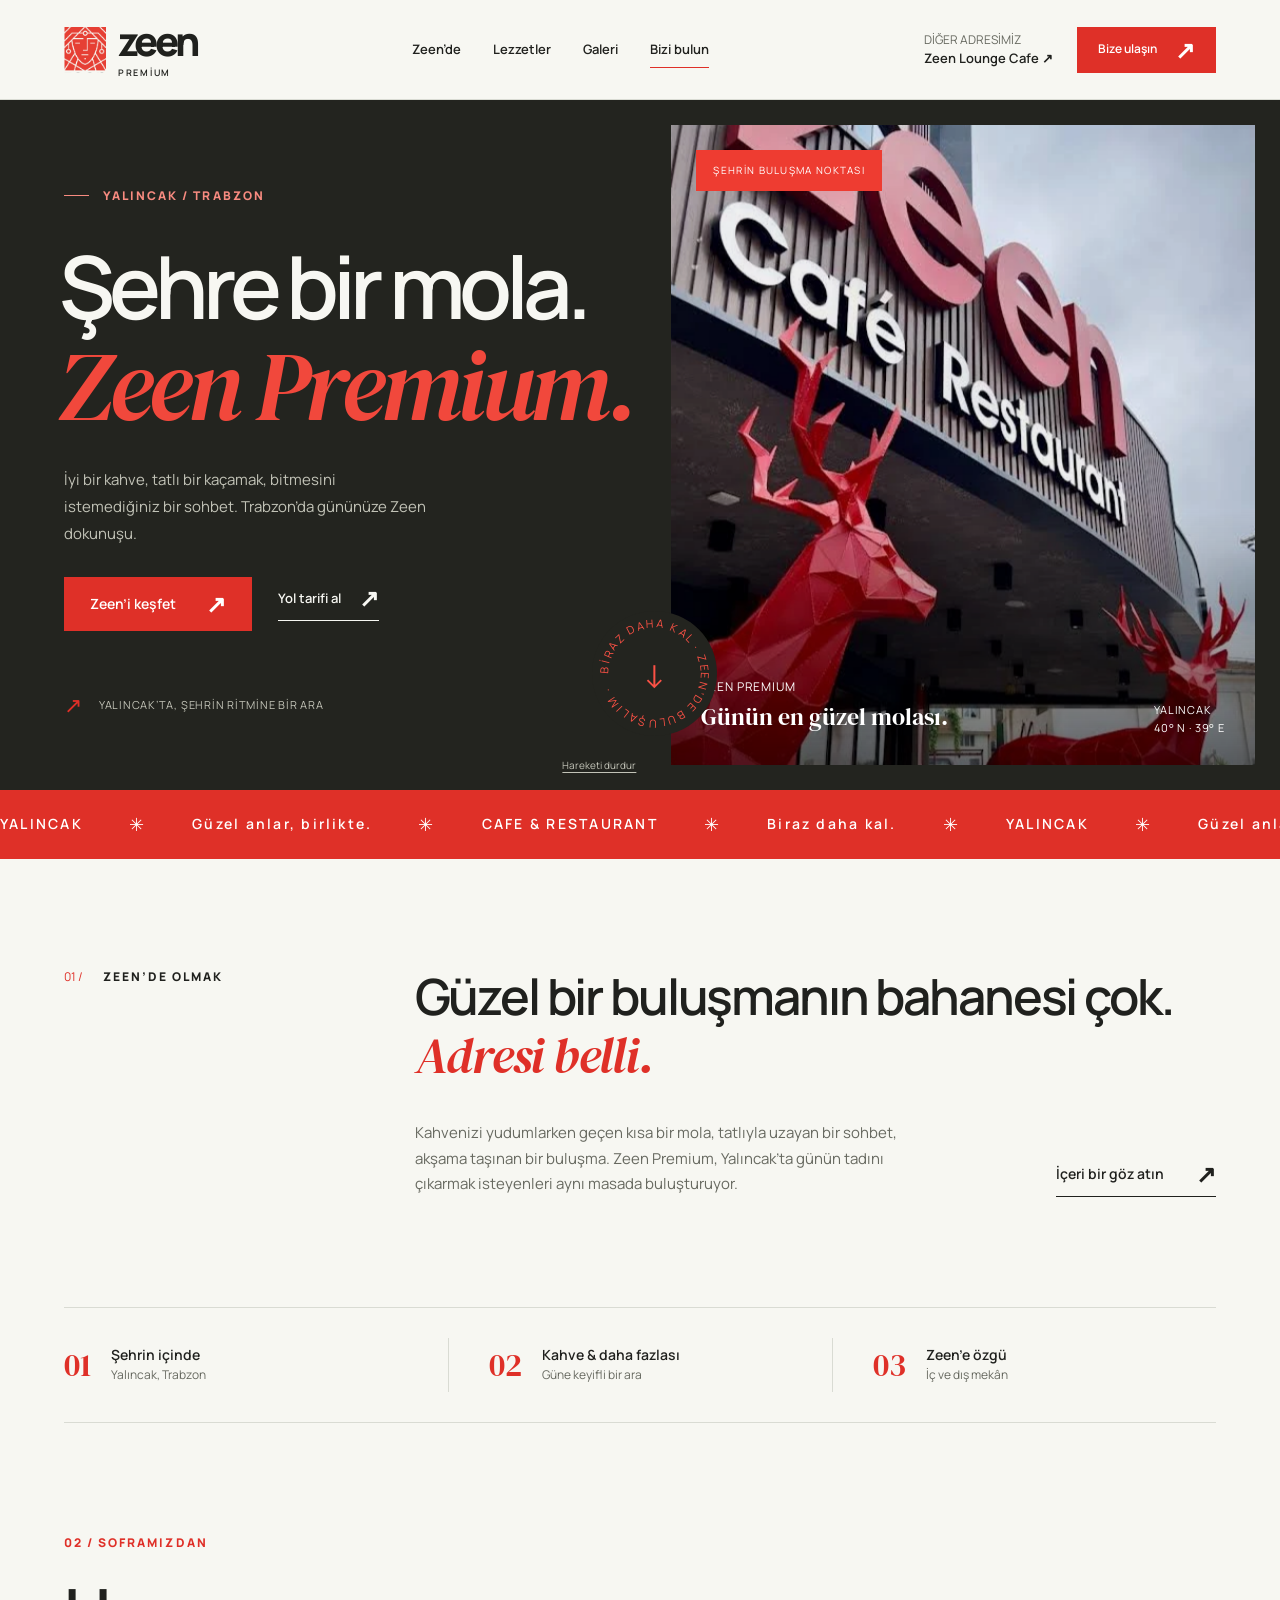
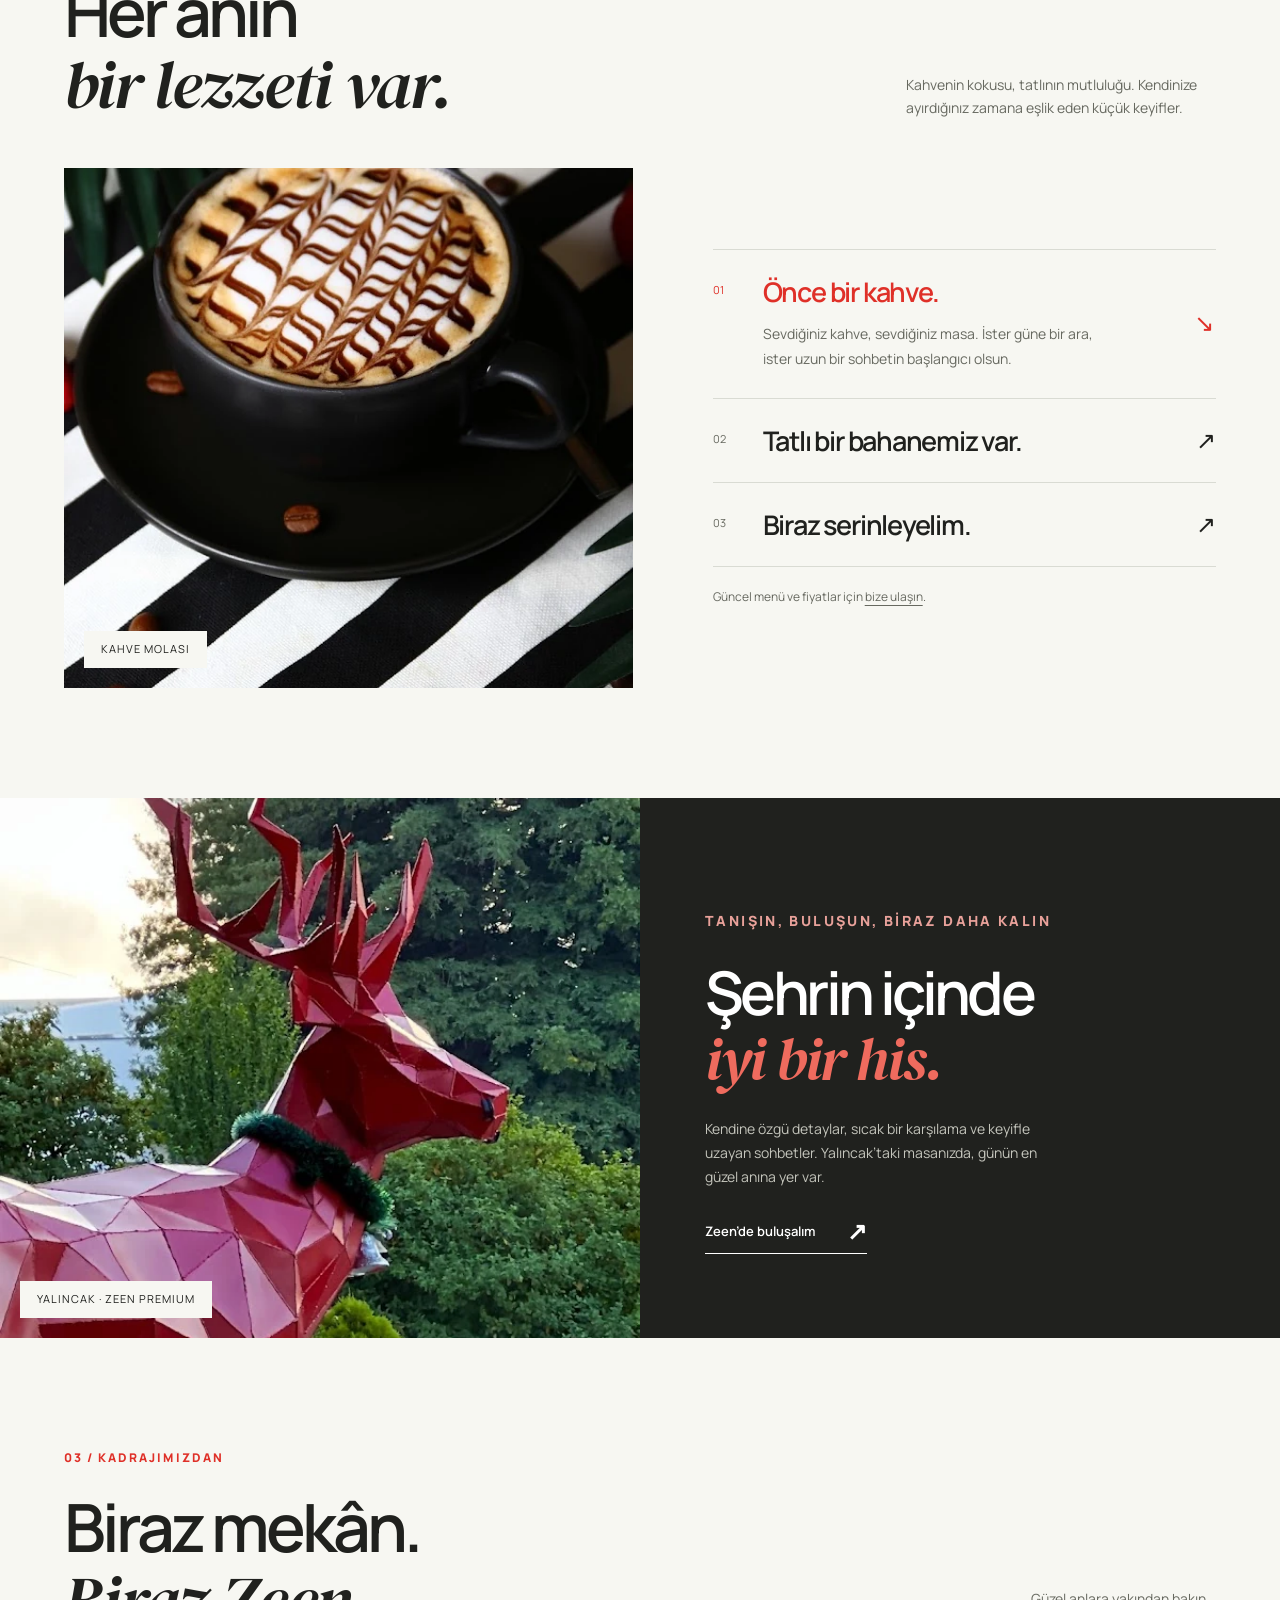
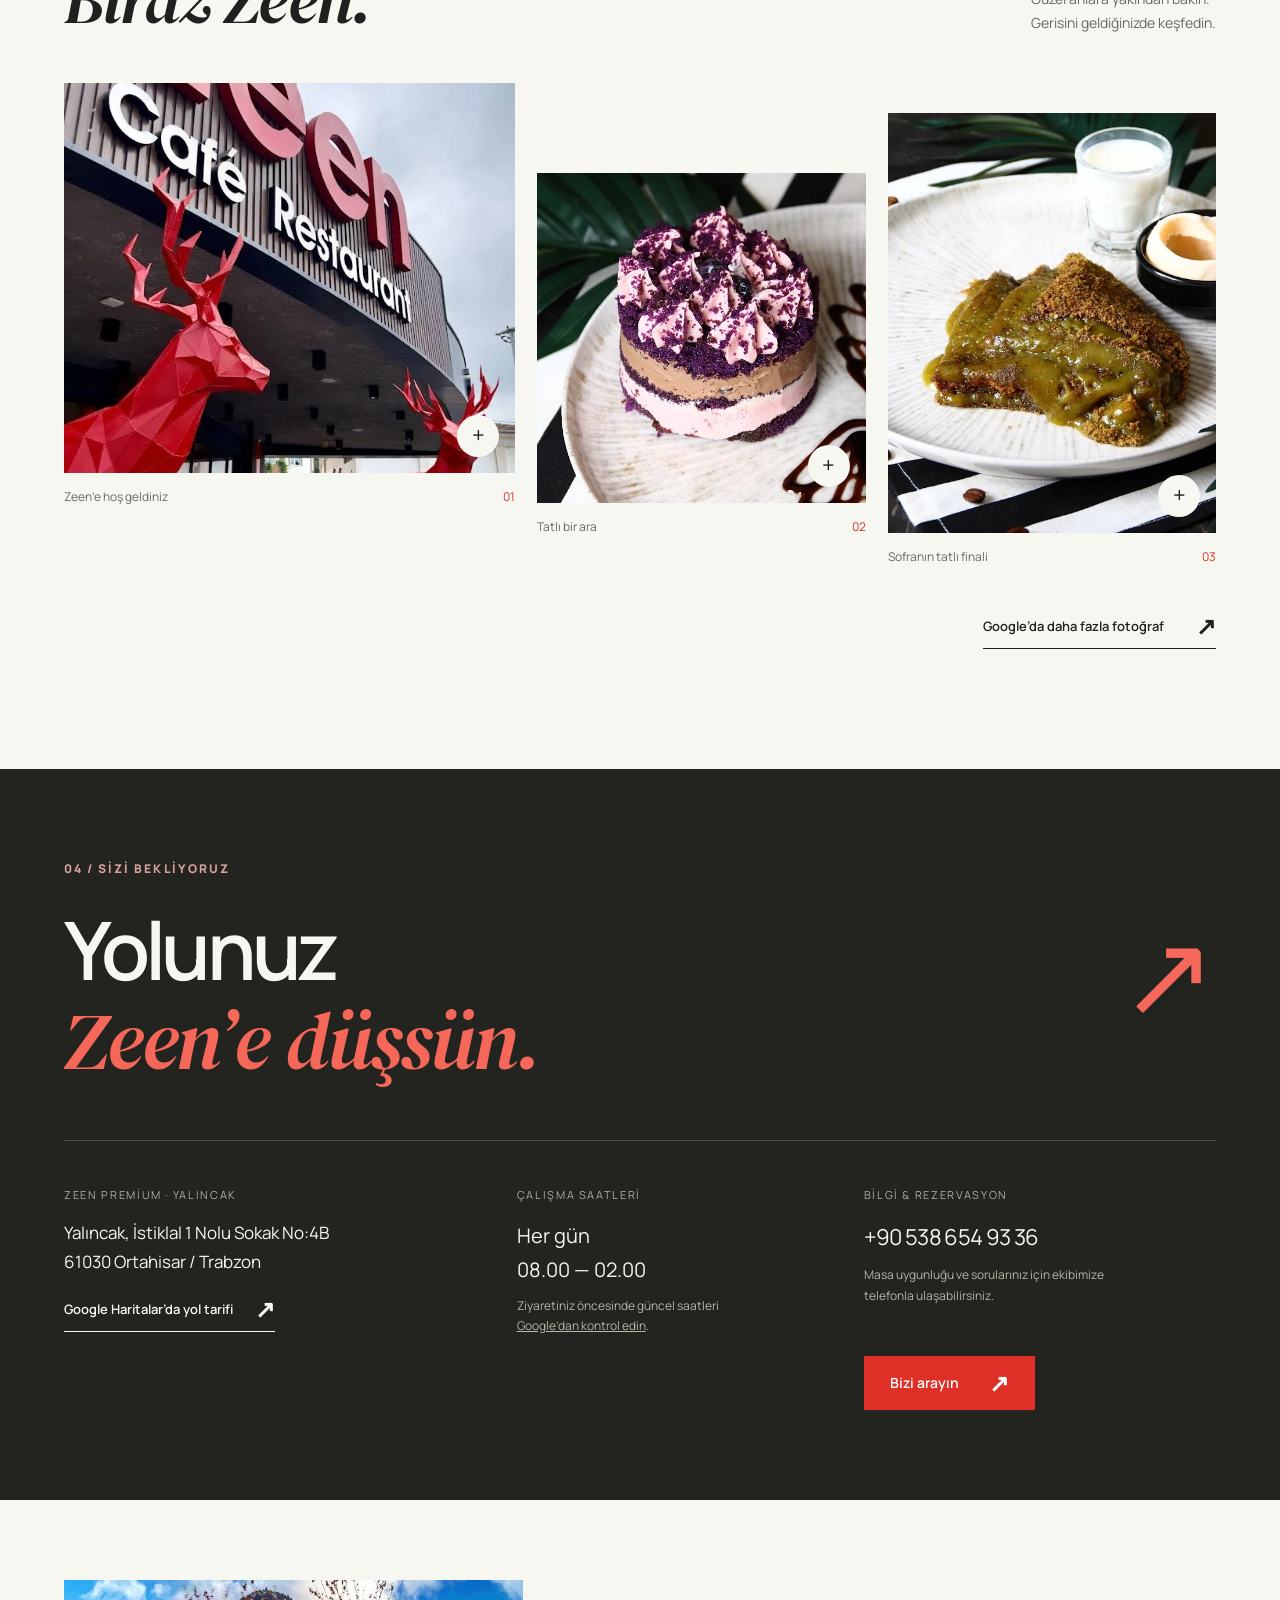
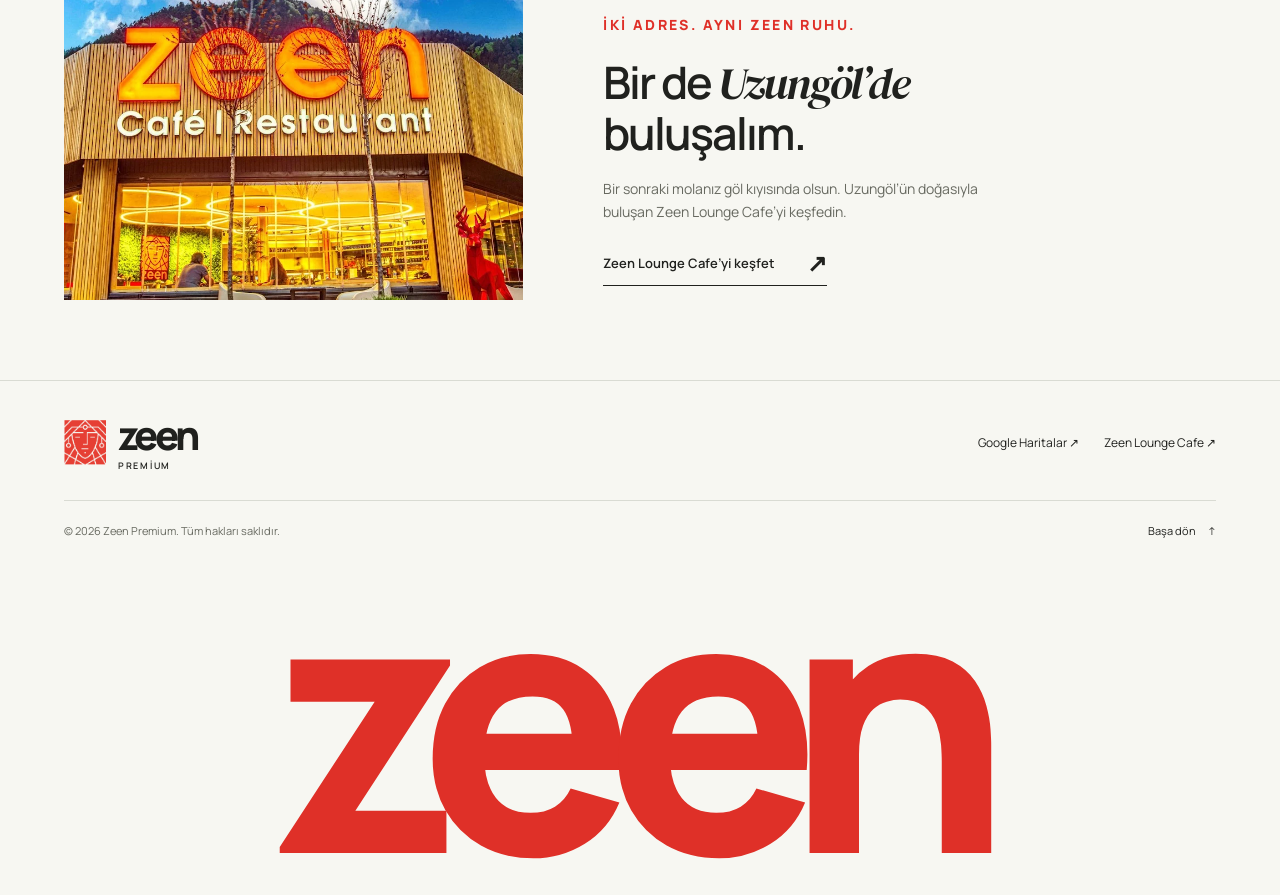
==== index.html @ d69a2272 "Add files via upload" ====
<!doctype html>
<html lang="tr">
<head>
<meta charset="utf-8"><meta name="viewport" content="width=device-width,initial-scale=1">
<title>Zeen Premium | Yalıncak, Trabzon</title>
<meta name="description" content="Zeen Premium — Yalıncak, Trabzon’da cafe ve restoran. Mekânımızı, lezzetlerimizi ve ziyaret bilgilerini keşfedin. +90 538 654 93 36."><meta name="theme-color" content="#df3028">
<link rel="canonical" href="https://zeenpremium.com/"><meta property="og:type" content="website"><meta property="og:locale" content="tr_TR"><meta property="og:site_name" content="Zeen Premium"><meta property="og:title" content="Zeen Premium | Yalıncak, Trabzon"><meta property="og:description" content="Zeen Premium — Yalıncak, Trabzon’da cafe ve restoran. Mekânımızı, lezzetlerimizi ve ziyaret bilgilerini keşfedin. +90 538 654 93 36."><meta property="og:url" content="https://zeenpremium.com/">
<link rel="icon" type="image/svg+xml" href="assets/favicon.svg"><link rel="preload" as="image" href="assets/images/hero.webp"><link rel="preload" as="font" href="assets/fonts/manrope-400-normal.ttf" type="font/ttf" crossorigin>
<link rel="stylesheet" href="assets/fonts.css"><link rel="stylesheet" href="assets/style.css">
<script type="application/ld+json">{"@context": "https://schema.org", "@type": "CafeOrCoffeeShop", "@id": "https://zeenpremium.com/#business", "name": "Zeen Premium", "url": "https://zeenpremium.com/", "telephone": "+905386549336", "image": "https://zeenpremium.com/assets/images/hero.webp", "address": {"@type": "PostalAddress", "streetAddress": "Yalıncak, İstiklal 1 Nolu Sokak No:4B", "addressLocality": "Ortahisar", "addressRegion": "Trabzon", "postalCode": "61030", "addressCountry": "TR"}, "geo": {"@type": "GeoCoordinates", "latitude": 40.9850087, "longitude": 39.8150731}, "hasMap": "https://www.google.com/maps?cid=8089888393490678244", "openingHoursSpecification": [{"@type": "OpeningHoursSpecification", "dayOfWeek": ["Monday", "Tuesday", "Wednesday", "Thursday", "Friday", "Saturday", "Sunday"], "opens": "08:00", "closes": "02:00"}], "sameAs": ["https://www.google.com/maps?cid=8089888393490678244"]}</script>
<script src="assets/site.js" defer></script>
</head>
<body class="premium" id="top">
<a class="skip-link" href="#main">İçeriğe geç</a>
<header class="header">
 <a class="brand" href="#top" aria-label="Zeen Premium — ana sayfa"><span class="brand-mark" aria-hidden="true"><img src="assets/images/logo-original.png" alt="" width="1080" height="1080"></span><span><span class="brand-word">zeen</span><span class="brand-name">Premium</span></span></a>
 <nav class="desktop-nav" aria-label="Ana menü"><a href="#atmosfer">Zeen’de</a><a href="#lezzetler">Lezzetler</a><a href="#galeri">Galeri</a><a href="#iletisim">Bizi bulun</a></nav>
 <div class="header-right"><a class="branch-link" href="https://zeenlounge.com/">DİĞER ADRESİMİZ<strong>Zeen Lounge Cafe ↗</strong></a><a class="button" href="#iletisim">Bize ulaşın <span class="arrow" aria-hidden="true">↗</span></a><button class="menu-toggle" aria-label="Menüyü aç" aria-expanded="false" aria-controls="mobile-menu"><span></span><span></span></button></div>
</header>
<nav class="mobile-nav" id="mobile-menu" aria-label="Mobil menü" hidden><a href="#atmosfer">Zeen’de</a><a href="#lezzetler">Lezzetler</a><a href="#galeri">Galeri</a><a href="#iletisim">Bizi bulun</a><a href="https://zeenlounge.com/">Diğer adresimiz: Zeen Lounge Cafe ↗</a></nav>
<main id="main">
 <!-- 01 · AÇILIŞ — Başlıkları ve giriş metnini buradan düzenleyin. -->
 <section class="hero" aria-label="Zeen Premium">
  <div class="hero-copy"><p class="eyebrow red">Yalıncak / Trabzon</p><h1>Şehre bir mola.<span class="serif">Zeen Premium.</span></h1><p class="hero-description">İyi bir kahve, tatlı bir kaçamak, bitmesini istemediğiniz bir sohbet. Trabzon’da gününüze Zeen dokunuşu.</p><div class="hero-actions"><a class="button" href="#atmosfer">Zeen’i keşfet <span class="arrow" aria-hidden="true">↗</span></a><a class="text-link" href="https://www.google.com/maps/dir/?api=1&destination=40.9850087%2C39.8150731" target="_blank" rel="noopener noreferrer">Yol tarifi al <span class="arrow" aria-hidden="true">↗</span></a></div><p class="hero-foot">YALINCAK’TA, ŞEHRİN RİTMİNE BİR ARA</p></div>
  <figure class="hero-media"><img class="hero-photo" src="assets/images/hero.webp" alt="Zeen Premium’un Trabzon Yalıncak’taki kırmızı geyik heykelli girişi" fetchpriority="high" width="1024" height="1024"><span class="hero-tag">Şehrin buluşma noktası</span><figcaption class="photo-caption"><span>ZEEN PREMIUM<strong>Günün en güzel molası.</strong></span><span>YALINCAK<br>40° N · 39° E</span></figcaption></figure>
  <a class="hero-orbit" href="#atmosfer" aria-label="Zeen atmosferini keşfet"><svg viewBox="0 0 120 120" aria-hidden="true"><defs><path id="circle-text" d="M60,60 m-44,0 a44,44 0 1,1 88,0 a44,44 0 1,1 -88,0"/></defs><text><textPath href="#circle-text">BİRAZ DAHA KAL · ZEEN’DE BULUŞALIM · </textPath></text></svg><span aria-hidden="true">↓</span></a>
  <button class="motion-control" type="button" aria-pressed="false">Hareketi durdur</button>
 </section>
 <div class="marquee" aria-hidden="true"><div class="marquee-track"><div class="marquee-group"><span>YALINCAK</span><i>✳</i><span>Güzel anlar, birlikte.</span><i>✳</i><span>CAFE & RESTAURANT</span><i>✳</i><span>Biraz daha kal.</span><i>✳</i></div><div class="marquee-group"><span>YALINCAK</span><i>✳</i><span>Güzel anlar, birlikte.</span><i>✳</i><span>CAFE & RESTAURANT</span><i>✳</i><span>Biraz daha kal.</span><i>✳</i></div></div></div>
 <!-- 02 · MEKÂN -->
 <div class="wrap"><section id="atmosfer" class="intro"><div class="section-id reveal"><span>01 /</span><p class="eyebrow">ZEEN’DE OLMAK</p></div><div class="reveal"><h2>Güzel bir buluşmanın bahanesi çok. <span class="serif">Adresi belli.</span></h2><div class="intro-bottom"><p>Kahvenizi yudumlarken geçen kısa bir mola, tatlıyla uzayan bir sohbet, akşama taşınan bir buluşma. Zeen Premium, Yalıncak’ta günün tadını çıkarmak isteyenleri aynı masada buluşturuyor.</p><a class="text-link" href="#galeri">İçeri bir göz atın <span class="arrow" aria-hidden="true">↗</span></a></div></div></section><div class="detail-strip reveal"><div><span class="detail-number">01</span><div><h3>Şehrin içinde</h3><p>Yalıncak, Trabzon</p></div></div><div><span class="detail-number">02</span><div><h3>Kahve & daha fazlası</h3><p>Güne keyifli bir ara</p></div></div><div><span class="detail-number">03</span><div><h3>Zeen’e özgü</h3><p>İç ve dış mekân</p></div></div></div></div>
 <!-- 03 · LEZZETLER — Fiyat listesi değildir. Güncel menü bağlantısı varsa menu-note içine ekleyin. -->
 <section class="flavors wrap" id="lezzetler"><div class="section-heading reveal"><div><p class="eyebrow red">02 / SOFRAMIZDAN</p><h2>Her anın<br><span class="serif">bir lezzeti var.</span></h2></div><p>Kahvenin kokusu, tatlının mutluluğu. Kendinize ayırdığınız zamana eşlik eden küçük keyifler.</p></div>
 <div class="flavor-layout"><div class="flavor-image reveal" id="flavor-panel" role="tabpanel" aria-labelledby="flavor-0" tabindex="0"><img id="flavor-photo" src="assets/images/coffee.webp" alt="Zeen Premium’da desenli süt köpüğüyle sunulan kahve" loading="lazy" width="800" height="850"><span class="image-label" id="flavor-label">KAHVE MOLASI</span></div><div class="flavor-content reveal"><div class="flavor-tabs" role="tablist" aria-label="Lezzet kategorileri" aria-orientation="vertical"><button class="flavor-tab" id="flavor-0" role="tab" aria-selected="true" aria-controls="flavor-panel" tabindex="0" data-image="assets/images/coffee.webp" data-alt="Zeen Premium’da desenli süt köpüğüyle sunulan kahve" data-label="KAHVE MOLASI"><span class="index">01</span><span><span class="tab-title">Önce bir kahve.</span><span class="tab-description">Sevdiğiniz kahve, sevdiğiniz masa. İster güne bir ara, ister uzun bir sohbetin başlangıcı olsun.</span></span><span class="arrow" aria-hidden="true">↗</span></button><button class="flavor-tab" id="flavor-1" role="tab" aria-selected="false" aria-controls="flavor-panel" tabindex="-1" data-image="assets/images/dessert.webp" data-alt="Zeen Premium’da meyveli pasta sunumu" data-label="TATLI BİR MOLA"><span class="index">02</span><span><span class="tab-title">Tatlı bir bahanemiz var.</span><span class="tab-description">Bir dilim mutlulukla günün ritmini değiştirin. Tatlı vitrininden favorinizi seçin, bu anın tadını çıkarın.</span></span><span class="arrow" aria-hidden="true">↗</span></button><button class="flavor-tab" id="flavor-2" role="tab" aria-selected="false" aria-controls="flavor-panel" tabindex="-1" data-image="assets/images/iced.webp" data-alt="Zeen Premium’da buzlu sütlü kahve sunumu" data-label="SOĞUK KAHVELER"><span class="index">03</span><span><span class="tab-title">Biraz serinleyelim.</span><span class="tab-description">Buzlu bir kahveyle kendinize küçük bir mola verin. Günün telaşı kapının dışında kalsın.</span></span><span class="arrow" aria-hidden="true">↗</span></button></div><p class="menu-note">Güncel menü ve fiyatlar için <a href="tel:+905386549336">bize ulaşın</a>.</p></div></div></section>
 <section class="atmosphere-band"><div class="band-photo"><img src="assets/images/detail.webp" alt="Zeen Premium’un peyzaj içindeki kırmızı geometrik geyik heykeli" loading="lazy" width="900" height="900"><span class="image-label">YALINCAK · ZEEN PREMIUM</span></div><div class="band-copy reveal"><p class="eyebrow">TANIŞIN, BULUŞUN, BİRAZ DAHA KALIN</p><h2>Şehrin içinde<br><span class="serif">iyi bir his.</span></h2><p>Kendine özgü detaylar, sıcak bir karşılama ve keyifle uzayan sohbetler. Yalıncak’taki masanızda, günün en güzel anına yer var.</p><a class="text-link" href="#iletisim">Zeen’de buluşalım <span class="arrow" aria-hidden="true">↗</span></a></div></section>
 <!-- 04 · GALERİ — assets/images klasöründeki fotoğrafları değiştirebilirsiniz. -->
 <section class="gallery wrap" id="galeri"><div class="section-heading reveal"><div><p class="eyebrow red">03 / KADRAJIMIZDAN</p><h2>Biraz mekân.<br><span class="serif">Biraz Zeen.</span></h2></div><p>Güzel anlara yakından bakın.<br>Gerisini geldiğinizde keşfedin.</p></div><div class="gallery-grid"><button class="gallery-item reveal" data-gallery="0" aria-label="Fotoğrafı büyüt: Zeen’e hoş geldiniz"><span class="image-wrap"><img src="assets/images/hero.webp" alt="Zeen Premium’un girişindeki kırmızı geyik heykelleri" loading="lazy" width="800" height="1000"><span class="zoom" aria-hidden="true">+</span></span><span class="caption"><span>Zeen’e hoş geldiniz</span><b>01</b></span></button><button class="gallery-item reveal" data-gallery="1" aria-label="Fotoğrafı büyüt: Tatlı bir ara"><span class="image-wrap"><img src="assets/images/dessert.webp" alt="Zeen Premium meyveli pasta" loading="lazy" width="800" height="1000"><span class="zoom" aria-hidden="true">+</span></span><span class="caption"><span>Tatlı bir ara</span><b>02</b></span></button><button class="gallery-item reveal" data-gallery="2" aria-label="Fotoğrafı büyüt: Sofranın tatlı finali"><span class="image-wrap"><img src="assets/images/baklava.webp" alt="Zeen Premium’da kahveyle sunulan baklava" loading="lazy" width="800" height="1000"><span class="zoom" aria-hidden="true">+</span></span><span class="caption"><span>Sofranın tatlı finali</span><b>03</b></span></button></div><div class="gallery-footer"><a class="text-link" href="https://www.google.com/maps/contrib/115378703443666989539/photos/" target="_blank" rel="noopener noreferrer">Google’da daha fazla fotoğraf <span class="arrow" aria-hidden="true">↗</span></a></div></section>
 <!-- 05 · İLETİŞİM — Adres, telefon veya saat değiştiğinde üstteki JSON-LD verisini de güncelleyin. -->
 <section class="visit" id="iletisim"><div class="wrap"><div class="visit-top reveal"><div><p class="eyebrow">04 / SİZİ BEKLİYORUZ</p><h2>Yolunuz<br><span class="serif">Zeen’e düşsün.</span></h2></div><span class="visit-arrow" aria-hidden="true">↗</span></div><div class="visit-grid"><div class="reveal"><p class="visit-label">Zeen Premium · Yalıncak</p><address>Yalıncak, İstiklal 1 Nolu Sokak No:4B<br>61030 Ortahisar / Trabzon</address><a class="text-link" href="https://www.google.com/maps/dir/?api=1&destination=40.9850087%2C39.8150731" target="_blank" rel="noopener noreferrer">Google Haritalar’da yol tarifi <span class="arrow" aria-hidden="true">↗</span></a></div><div class="reveal"><p class="visit-label">Çalışma saatleri</p><p class="hours">Her gün<br>08.00 — 02.00</p><p class="note">Ziyaretiniz öncesinde güncel saatleri <a href="https://www.google.com/maps?cid=8089888393490678244" target="_blank" rel="noopener noreferrer"><u>Google’dan kontrol edin</u></a>.</p></div><div class="reveal"><p class="visit-label">Bilgi & rezervasyon</p><a class="phone" href="tel:+905386549336">+90 538 654 93 36</a><p class="note">Masa uygunluğu ve sorularınız için ekibimize telefonla ulaşabilirsiniz.</p><br><a class="button" href="tel:+905386549336" >Bizi arayın <span class="arrow" aria-hidden="true">↗</span></a></div></div></div></section>
 <section class="sister wrap" aria-label="Diğer şubemiz"><a class="sister-image reveal" href="https://zeenlounge.com/" aria-label="Zeen Lounge Cafe web sitesi"><img src="assets/images/sister.webp" alt="Zeen Lounge Cafe dış cephesi" loading="lazy" width="1024" height="700"></a><div class="reveal"><p class="eyebrow red">İKİ ADRES. AYNI ZEEN RUHU.</p><h2>Bir de <span class="serif">Uzungöl’de</span><br>buluşalım.</h2><p>Bir sonraki molanız göl kıyısında olsun. Uzungöl’ün doğasıyla buluşan Zeen Lounge Cafe’yi keşfedin.</p><a class="text-link" href="https://zeenlounge.com/">Zeen Lounge Cafe’yi keşfet <span class="arrow" aria-hidden="true">↗</span></a></div></section>
</main>
<footer class="footer wrap"><div class="footer-top"><a class="brand" href="#top" aria-label="Zeen Premium — sayfa başı"><span class="brand-mark" aria-hidden="true"><img src="assets/images/logo-original.png" alt="" width="1080" height="1080"></span><span><span class="brand-word">zeen</span><span class="brand-name">Premium</span></span></a><div class="footer-links"><a href="https://www.google.com/maps?cid=8089888393490678244" target="_blank" rel="noopener noreferrer">Google Haritalar ↗</a><a href="https://zeenlounge.com/">Zeen Lounge Cafe ↗</a></div></div><div class="footer-small"><span>© <span id="year">2026</span> Zeen Premium. Tüm hakları saklıdır.</span><a class="back-top" href="#top">Başa dön <span aria-hidden="true">↑</span></a></div><div class="footer-word" aria-hidden="true">zeen</div></footer>
<div class="mobile-contact" aria-label="Hızlı iletişim"><a href="tel:+905386549336">Bizi arayın <span aria-hidden="true">↗</span></a><a href="https://www.google.com/maps/dir/?api=1&destination=40.9850087%2C39.8150731" target="_blank" rel="noopener noreferrer">Yol tarifi al <span aria-hidden="true">↗</span></a></div>
<dialog class="lightbox" aria-label="Fotoğraf galerisi"><div class="lightbox-inner"><div class="lightbox-top"><span>ZEEN PREMIUM / GALERİ</span><button type="button" class="lightbox-close" aria-label="Galeriyi kapat">×</button></div><img id="lightbox-photo" src="assets/images/hero.webp" alt="Zeen Premium’un girişindeki kırmızı geyik heykelleri"><div class="lightbox-bottom"><p id="lightbox-caption" aria-live="polite"></p><div class="lightbox-controls"><button class="round-button lightbox-prev" aria-label="Önceki fotoğraf">←</button><button class="round-button lightbox-next" aria-label="Sonraki fotoğraf">→</button></div></div></div></dialog>
<noscript><style>.flavor-tabs [aria-selected=false] .tab-description{display:block}.menu-toggle,.motion-control,.hero-orbit{display:none}.desktop-nav{display:flex;flex-wrap:wrap;font-size:11px;gap:12px}.header{height:auto;min-height:78px;flex-wrap:wrap;padding-block:15px}.gallery-item .zoom{display:none}</style></noscript>
</body></html>
---- assets/fonts.css ----
@font-face {
  font-family: 'DM Serif Display';
  font-style: italic;
  font-weight: 400;
  font-display: swap;
  src: url(fonts/dm-serif-display-400-italic.ttf) format('truetype');
}
@font-face {
  font-family: 'DM Serif Display';
  font-style: normal;
  font-weight: 400;
  font-display: swap;
  src: url(fonts/dm-serif-display-400-normal.ttf) format('truetype');
}
@font-face {
  font-family: 'Manrope';
  font-style: normal;
  font-weight: 400;
  font-display: swap;
  src: url(fonts/manrope-400-normal.ttf) format('truetype');
}
@font-face {
  font-family: 'Manrope';
  font-style: normal;
  font-weight: 600;
  font-display: swap;
  src: url(fonts/manrope-600-normal.ttf) format('truetype');
}
@font-face {
  font-family: 'Manrope';
  font-style: normal;
  font-weight: 800;
  font-display: swap;
  src: url(fonts/manrope-800-normal.ttf) format('truetype');
}
---- assets/style.css ----
/* ZEEN — aynı marka, iki farklı atmosfer. Tüm renk ve ölçüler buradan düzenlenebilir. */
:root{--paper:#f7f7f2;--ink:#20211e;--muted:#676960;--line:#d9dbd3;--red:#df3028;--red-dark:#b62520;--white:#fff;--display:'DM Serif Display',Georgia,serif;--sans:Manrope,Arial,sans-serif;--gutter:clamp(22px,5vw,88px)}
*{box-sizing:border-box}html{scroll-behavior:smooth;scroll-padding-top:100px}body{margin:0;background:var(--paper);color:var(--ink);font-family:var(--sans);font-size:16px;line-height:1.7;-webkit-font-smoothing:antialiased}body.locked{overflow:hidden}a{color:inherit;text-decoration:none}button{font:inherit;color:inherit}button,a{-webkit-tap-highlight-color:transparent}button{cursor:pointer}button:disabled{cursor:default}a:focus-visible,button:focus-visible,summary:focus-visible{outline:3px solid var(--red);outline-offset:6px}img{display:block;max-width:100%;height:auto}button{border:0}h1,h2,h3,p,figure{margin:0}h1,h2,h3{font-weight:600;line-height:1.1}::selection{color:white;background:var(--red)}.skip-link{position:fixed;top:10px;left:20px;z-index:200;transform:translateY(-150%);background:white;padding:10px 20px}.skip-link:focus{transform:none}.wrap{padding-inline:var(--gutter);max-width:1800px;margin-inline:auto}.eyebrow{font-size:12px;letter-spacing:.17em;text-transform:uppercase;font-weight:800;line-height:1.7}.eyebrow.red{color:var(--red)}.serif{font-family:var(--display);font-style:italic;font-weight:400}.arrow{display:inline-block;font-size:24px;line-height:1;transition:transform .25s}.text-link{display:inline-flex;align-items:center;gap:32px;padding-bottom:10px;border-bottom:1px solid currentColor;font-size:14px;font-weight:600}.text-link:hover .arrow{transform:translate(4px,-4px)}.button{display:inline-flex;justify-content:center;align-items:center;gap:30px;min-height:54px;padding:14px 25px;font-size:14px;font-weight:600;background:var(--red);color:white;border:1px solid var(--red);transition:background .25s,transform .25s}.button:hover{background:var(--red-dark);transform:translateY(-2px)}.button.secondary{color:var(--ink);background:transparent;border-color:var(--line)}.button.secondary:hover{border-color:var(--ink);background:white}.round-button{width:48px;height:48px;display:inline-grid;place-items:center;border:1px solid var(--line);border-radius:50%;background:transparent;transition:background .2s}.round-button:hover{background:var(--ink);color:white}
/* Header */
.header{height:100px;display:flex;align-items:center;justify-content:space-between;gap:28px;padding-inline:var(--gutter);position:sticky;top:0;z-index:30;background:rgba(247,247,242,.96);border-bottom:1px solid var(--line);backdrop-filter:blur(16px)}.brand{display:flex;align-items:center;gap:12px;flex:none;line-height:1}.brand-mark{width:42px;height:46px;overflow:hidden;position:relative;mix-blend-mode:multiply;flex:none}.brand-mark img{width:80px;max-width:none;position:absolute;left:-18px;top:-3px}.brand-word{font-size:40px;font-weight:800;letter-spacing:-3px;line-height:.93}.brand-name{display:block;font-size:9px;letter-spacing:.19em;text-transform:uppercase;margin-top:8px;font-weight:600}.desktop-nav{display:flex;gap:32px;font-size:13px;font-weight:600}.desktop-nav a{position:relative;padding-block:10px}.desktop-nav a:after{content:'';position:absolute;bottom:3px;left:0;right:100%;height:1px;background:var(--red);transition:right .25s}.desktop-nav a:hover:after,.desktop-nav a[aria-current]:after{right:0}.header-right{display:flex;align-items:center;gap:24px}.branch-link{font-size:12px;line-height:1.4;color:var(--muted)}.branch-link strong{display:block;font-size:13px;color:var(--ink);font-weight:600}.header .button{min-height:45px;padding:10px 20px;font-size:12px;gap:18px}.menu-toggle{display:none;background:transparent;width:44px;height:44px;padding:11px}.menu-toggle span{display:block;height:1px;background:currentColor;margin:6px 0;transition:transform .3s}.mobile-nav{display:none}
/* Hero */
.hero{display:grid;grid-template-columns:1.05fr 1fr;min-height:690px;max-width:1800px;margin:auto;position:relative}.hero-copy{padding:80px 38px 60px var(--gutter);display:flex;flex-direction:column;justify-content:center;align-items:flex-start;position:relative;z-index:2}.hero .eyebrow{display:flex;gap:14px;align-items:center;margin-bottom:35px}.hero .eyebrow:before{content:'';width:25px;height:1px;background:var(--red)}.hero h1{font-size:clamp(64px,6.8vw,114px);line-height:1.04;letter-spacing:-.07em;margin-left:-5px;position:relative;white-space:nowrap;font-weight:600}.hero h1 .serif{display:block;color:var(--red);font-size:1.13em;letter-spacing:-.045em;margin-top:2px}.hero-description{max-width:365px;color:var(--muted);line-height:1.8;margin:30px 0;font-size:15px}.hero-actions{display:flex;align-items:center;gap:26px;flex-wrap:wrap}.hero-actions .text-link{font-size:13px;gap:18px}.hero-foot{margin-top:56px;display:flex;align-items:center;gap:16px;color:var(--muted);font-size:11px;letter-spacing:.07em;text-transform:uppercase}.hero-foot:before{content:'↗';font-size:22px;color:var(--red)}.hero-media{position:relative;min-width:0;overflow:hidden;margin:25px 25px 25px 0;background:#3b372b}.hero-photo{width:100%;height:100%;object-fit:cover;position:absolute;inset:0;object-position:52% 50%;transform:scale(1.06);animation:hero-image 1.8s cubic-bezier(.16,1,.3,1) both}.hero-media:after{content:'';position:absolute;inset:0;background:linear-gradient(180deg,rgba(0,0,0,.06) 60%,rgba(0,0,0,.6))}.photo-caption{position:absolute;z-index:1;bottom:27px;left:30px;right:30px;display:flex;justify-content:space-between;align-items:flex-end;color:white;font-size:12px;letter-spacing:.07em}.photo-caption strong{display:block;font-size:24px;font-weight:400;font-family:var(--display);letter-spacing:0}.photo-caption span:last-child{font-size:11px}.hero-tag{position:absolute;top:25px;left:25px;z-index:1;background:var(--paper);padding:12px 17px;font-size:10px;letter-spacing:.13em;text-transform:uppercase}.hero-orbit{position:absolute;width:125px;height:125px;left:calc(51.2% - 63px);bottom:54px;z-index:5;color:var(--red);background:var(--paper);border-radius:50%;display:grid;place-items:center}.hero-orbit svg{position:absolute;width:100%;height:100%;animation:spin 26s linear infinite;fill:currentColor;font-size:10.6px;letter-spacing:2px}.hero-orbit>span{font-size:32px;line-height:1}.motion-control{position:absolute;bottom:12px;right:calc(48.8% + 15px);z-index:6;border:0;padding:4px;background:transparent;color:var(--muted);font-size:10px;text-decoration:underline;text-underline-offset:3px}.premium .hero{background:#23241f;color:var(--paper)}.premium .hero-description,.premium .hero-foot,.premium .motion-control{color:#c2c3b7}.premium .hero h1 .serif{color:#f1483c}.premium .hero-tag{background:#ee3c31;color:white}.premium .hero .text-link{color:var(--paper)}.premium .hero-orbit{background:#23241f;color:#fa5145}.premium .hero-photo{object-position:50% 45%}
@keyframes hero-image{from{transform:scale(1.16);opacity:.5}to{transform:scale(1.04);opacity:1}}@keyframes spin{to{transform:rotate(360deg)}}@keyframes marquee{to{transform:translateX(-50%)}}@keyframes intro{from{transform:translateY(24px);opacity:0}to{transform:none;opacity:1}}.hero-copy>*{animation:intro .95s cubic-bezier(.16,1,.3,1) both}.hero-copy>h1{animation-delay:.08s}.hero-description{animation-delay:.16s!important}.hero-actions{animation-delay:.24s!important}.hero-foot{animation-delay:.32s!important}
/* Content */
.marquee{background:var(--red);color:white;overflow:hidden;padding:19px 0}.marquee-track{display:flex;width:max-content;animation:marquee 38s linear infinite}.marquee-group{display:flex;align-items:center;gap:46px;padding-right:46px;font-size:14px;letter-spacing:.16em;font-weight:600;white-space:nowrap}.marquee-group span:nth-child(even){font-family:var(--display);font-style:italic;font-size:26px;letter-spacing:0;font-weight:400}.marquee-group i{font-size:18px;font-style:normal;font-weight:400}.intro{padding-block:108px 110px;display:grid;grid-template-columns:.7fr 2fr;gap:70px;border-bottom:1px solid var(--line)}.section-id{display:flex;gap:20px;align-items:baseline}.section-id>span{font-size:12px;color:var(--red)}.intro h2{font-size:clamp(34px,3.9vw,61px);letter-spacing:-.043em;line-height:1.17;max-width:960px}.intro h2 .serif{color:var(--red);letter-spacing:-.025em}.intro-bottom{display:flex;align-items:flex-end;justify-content:space-between;gap:40px;margin-top:35px}.intro-bottom p{max-width:510px;color:var(--muted);font-size:15px}.intro-bottom .text-link{flex:none}.detail-strip{display:grid;grid-template-columns:repeat(3,1fr);padding-block:30px;border-bottom:1px solid var(--line)}.detail-strip>div{display:flex;align-items:center;gap:20px;padding-left:40px;border-left:1px solid var(--line)}.detail-strip>div:first-child{padding-left:0;border:0}.detail-strip .detail-number{font-family:var(--display);font-size:32px;color:var(--red)}.detail-strip h3{font-size:14px;line-height:1.5;font-weight:600}.detail-strip p{font-size:12px;color:var(--muted)}.section-heading{display:flex;justify-content:space-between;align-items:flex-end;gap:36px;margin-bottom:48px}.section-heading h2{font-size:clamp(44px,5.2vw,76px);letter-spacing:-.06em;line-height:1.07}.section-heading h2 .serif{letter-spacing:-.025em}.section-heading .eyebrow{margin-bottom:22px}.section-heading>p{max-width:310px;font-size:14px;color:var(--muted)}.flavors{padding-block:110px}.flavor-layout{display:grid;grid-template-columns:1.13fr 1fr;gap:80px;align-items:center}.flavor-image{height:520px;position:relative;overflow:hidden;background:#e3e3db}.flavor-image img{width:100%;height:100%;object-fit:cover;transition:opacity .25s,transform .8s}.flavor-image:hover img{transform:scale(1.025)}.image-label{position:absolute;bottom:20px;left:20px;background:var(--paper);padding:9px 17px;font-size:11px;letter-spacing:.09em;z-index:1}.flavor-tabs{display:flex;flex-direction:column;gap:0}.flavor-tab{background:none;text-align:left;border-bottom:1px solid var(--line);display:grid;grid-template-columns:35px 1fr 35px;gap:15px;align-items:center;padding:26px 0}.flavor-tab:first-child{border-top:1px solid var(--line)}.flavor-tab .index{color:var(--muted);font-size:11px;align-self:start;padding-top:5px}.flavor-tab .tab-title{font-size:27px;letter-spacing:-.045em}.flavor-tab .tab-description{font-size:14px;color:var(--muted);margin-top:14px;line-height:1.8;max-width:340px}.flavor-tab[aria-selected=false] .tab-description{display:none}.flavor-tab[aria-selected=true] .tab-title,.flavor-tab[aria-selected=true] .index{color:var(--red)}.flavor-tab .arrow{justify-self:end;transition:transform .35s}.flavor-tab[aria-selected=true] .arrow{transform:rotate(90deg);color:var(--red)}.menu-note{font-size:12px;color:var(--muted);margin-top:20px}.menu-note a{text-decoration:underline;text-underline-offset:4px}.atmosphere-band{position:relative;background:var(--ink);color:white;display:grid;grid-template-columns:1fr 1fr;min-height:540px}.atmosphere-band .band-photo{min-height:540px;overflow:hidden;position:relative}.band-photo img{width:100%;height:100%;position:absolute;object-fit:cover;object-position:center}.band-copy{padding:75px var(--gutter) 75px 65px;display:flex;justify-content:center;flex-direction:column;align-items:flex-start}.band-copy .eyebrow{color:#e8a19a;margin-bottom:28px}.band-copy h2{font-size:clamp(44px,4.7vw,73px);letter-spacing:-.06em;line-height:1.07}.band-copy h2 .serif{color:#ef6b5e;letter-spacing:-.03em}.band-copy p{color:#c4c5bc;margin:26px 0 30px;max-width:360px;font-size:14px}.band-copy .text-link{font-size:13px}.band-photo .image-label{color:var(--ink)}.gallery{padding-block:110px}.gallery-grid{display:grid;grid-template-columns:1.1fr .8fr .8fr;gap:22px;align-items:start}.gallery-item{background:none;padding:0;text-align:left;position:relative;min-width:0;width:100%}.gallery-item .image-wrap{display:block;height:390px;overflow:hidden;position:relative;background:#dedfd6}.gallery-item:nth-child(2){margin-top:90px}.gallery-item:nth-child(3){margin-top:30px}.gallery-item:nth-child(2) .image-wrap{height:330px}.gallery-item:nth-child(3) .image-wrap{height:420px}.gallery-item img{height:100%;width:100%;object-fit:cover;transition:transform .7s}.gallery-item:hover img{transform:scale(1.06)}.gallery-item .zoom{position:absolute;right:16px;bottom:16px;background:var(--paper);width:42px;height:42px;border-radius:50%;display:grid;place-items:center;font-size:22px}.gallery-item .caption{display:flex;justify-content:space-between;font-size:12px;color:var(--muted);padding-top:14px}.gallery-item .caption b{font-weight:400;color:var(--red)}.gallery-footer{margin-top:45px;text-align:right}.gallery-footer .text-link{font-size:13px}.visit{margin-top:10px;background:#23241f;color:var(--paper);padding-block:90px}.visit-top{display:flex;justify-content:space-between;align-items:center;gap:30px;border-bottom:1px solid #4b4d43;padding-bottom:55px}.visit h2{font-size:clamp(54px,6.3vw,90px);letter-spacing:-.06em}.visit h2 .serif{color:#f56759;letter-spacing:-.025em}.visit-top .eyebrow{color:#d6a39c;margin-bottom:25px}.visit-top .visit-arrow{font-size:115px;font-weight:400;line-height:1;color:#f56759}.visit-grid{display:grid;grid-template-columns:1.1fr .8fr 1fr;gap:65px;padding-block:45px 0}.visit-label{font-size:11px;text-transform:uppercase;letter-spacing:.15em;color:#adafa3;margin-bottom:14px}.visit address{font-style:normal;font-size:17px;line-height:1.7;max-width:280px}.visit-grid a.phone{font-size:22px;letter-spacing:-.03em;display:block;margin-bottom:6px}.visit-grid .hours{font-size:20px}.visit-grid p.note{font-size:12px;color:#b4b6aa;margin-top:9px;line-height:1.7;max-width:260px}.visit .text-link{margin-top:20px;font-size:13px;gap:22px}.visit .button{margin-top:23px}.sister{padding-block:80px;display:grid;grid-template-columns:.75fr 1fr;align-items:center;gap:80px}.sister-image{height:320px;overflow:hidden}.sister-image img{width:100%;height:100%;object-fit:cover;object-position:center 35%;transition:transform .8s}.sister:hover .sister-image img{transform:scale(1.03)}.sister .eyebrow{margin-bottom:20px}.sister h2{font-size:clamp(32px,3.5vw,49px);letter-spacing:-.045em}.sister p{color:var(--muted);font-size:14px;max-width:390px;margin:19px 0 25px}.sister .text-link{font-size:13px}.footer{border-top:1px solid var(--line);padding-top:35px}.footer-top{display:flex;justify-content:space-between;align-items:center;gap:25px;padding-bottom:30px}.footer-links{display:flex;gap:25px;font-size:12px}.footer-small{display:flex;justify-content:space-between;gap:20px;padding-block:21px;border-top:1px solid var(--line);font-size:11px;color:var(--muted)}.footer-small a{color:var(--ink)}.back-top{display:inline-flex;gap:12px;align-items:center}.footer-word{font-size:clamp(130px,28vw,470px);font-weight:800;letter-spacing:-.09em;line-height:.86;text-align:center;color:var(--red);padding-right:.075em;padding-bottom:25px;overflow:hidden;user-select:none}.mobile-contact{display:none}.lightbox{border:none;background:#191a17;color:white;padding:0;width:min(1050px,94vw);max-height:94dvh;overflow:visible}.lightbox::backdrop{background:rgba(10,12,9,.91);backdrop-filter:blur(8px)}.lightbox-inner{display:flex;flex-direction:column;height:min(88dvh,850px)}.lightbox-top{display:flex;justify-content:space-between;align-items:center;padding:16px 25px;font-size:12px}.lightbox-top button{background:transparent;color:white;font-size:28px;line-height:1;width:40px;height:40px}.lightbox img{height:calc(100% - 145px);min-height:0;max-width:100%;object-fit:contain;margin:auto}.lightbox-bottom{display:flex;align-items:center;justify-content:space-between;gap:20px;padding:18px 25px;font-size:13px}.lightbox-controls{display:flex;gap:12px}.lightbox-controls .round-button{border-color:#777b6e;color:white}.lightbox-controls .round-button:hover{background:white;color:#191a17}.reveal{transition:opacity .9s,transform .9s cubic-bezier(.16,1,.3,1)}.js-ready .reveal.waiting{opacity:0;transform:translateY(32px)}.no-motion *{animation:none!important;scroll-behavior:auto!important;transition:none!important}.no-motion .reveal{opacity:1!important;transform:none!important}
@media(min-width:1600px){.hero{min-height:770px}.hero-copy{padding-top:95px;padding-bottom:85px}.hero-media{margin:30px 30px 30px 0}.hero-description{font-size:16px}.hero-foot{margin-top:75px}}
@media(max-width:1150px){.desktop-nav{gap:20px}.header-right .branch-link{display:none}.hero{min-height:615px;grid-template-columns:1fr 1fr}.hero-copy{padding-top:55px;padding-bottom:55px}.hero h1{font-size:7.3vw}.hero .eyebrow{font-size:10px}.hero-description{font-size:14px;max-width:290px}.hero-actions{gap:20px}.hero-actions .button{padding-inline:18px;gap:20px}.hero-actions .text-link{font-size:12px}.hero-orbit{left:calc(50% - 50px);width:100px;height:100px;bottom:50px}.hero-foot{font-size:10px;margin-top:42px}.intro{gap:40px;grid-template-columns:.65fr 2fr}.intro-bottom{align-items:flex-start;flex-direction:column;gap:22px}.flavor-layout{gap:45px}.flavor-image{height:480px}.flavor-tab .tab-title{font-size:23px}.band-copy{padding:55px 40px}.band-photo,.atmosphere-band .band-photo{min-height:480px}.gallery-grid{gap:16px}.gallery-item .image-wrap{height:330px}.gallery-item:nth-child(2) .image-wrap{height:280px}.gallery-item:nth-child(3) .image-wrap{height:350px}.visit-grid{gap:35px}.visit-grid a.phone{font-size:19px}.sister{gap:45px}.motion-control{right:calc(50% + 15px)}}
@media(max-width:760px){html{scroll-padding-top:78px}.header{height:78px;padding-inline:22px}.brand-mark{width:32px;height:36px}.brand-mark img{width:63px;left:-14px;top:-2px}.brand-word{font-size:33px}.brand-name{font-size:8px;margin-top:7px}.brand{gap:9px}.desktop-nav,.header-right .button{display:none}.menu-toggle{display:block}.menu-toggle[aria-expanded=true] span:first-child{transform:translateY(3.5px) rotate(45deg)}.menu-toggle[aria-expanded=true] span:last-child{transform:translateY(-3.5px) rotate(-45deg)}.mobile-nav{position:fixed;top:78px;left:0;right:0;background:var(--paper);padding:25px var(--gutter) 35px;border-bottom:1px solid var(--line);z-index:29;box-shadow:0 25px 50px #0002}.mobile-nav:not([hidden]){display:flex;flex-direction:column}.mobile-nav>a{padding:13px 0;font-size:25px;border-bottom:1px solid var(--line);letter-spacing:-.03em}.mobile-nav>a:last-child{font-size:14px;color:var(--red);border:0;padding-top:22px}.hero{display:flex;flex-direction:column;min-height:0}.hero-copy{padding:49px 24px 40px}.hero .eyebrow{font-size:10px;margin-bottom:24px}.hero h1{font-size:clamp(58px,11.9vw,89px);letter-spacing:-.065em;line-height:1.03;margin-left:-3px}.hero h1 .serif{font-size:1.12em}.hero-description{font-size:14px;max-width:330px;margin:23px 0}.hero-actions{gap:26px}.hero-actions .button{min-height:49px}.hero-foot{display:none}.hero-media{height:420px;margin:0 18px 18px;min-height:0}.hero-photo{object-position:50% 50%}.premium .hero-media{height:470px}.premium .hero-photo{object-position:center 48%}.hero-tag{top:19px;left:19px;font-size:9px}.photo-caption{left:22px;right:22px;bottom:22px}.photo-caption strong{font-size:22px}.photo-caption span:last-child{font-size:9px}.hero-orbit{left:auto;right:30px;bottom:395px;width:90px;height:90px}.premium .hero-orbit{bottom:445px}.hero-orbit>span{font-size:26px}.motion-control{bottom:32px;right:32px;color:white;font-size:9px;z-index:8}.photo-caption{bottom:43px}.marquee{padding:13px 0}.marquee-group{gap:27px;padding-right:27px;font-size:11px}.marquee-group span:nth-child(even){font-size:22px}.intro{padding-block:68px;grid-template-columns:1fr;gap:28px}.section-id{gap:15px}.intro h2{font-size:35px;line-height:1.2;letter-spacing:-.04em}.intro-bottom{margin-top:25px;gap:23px}.intro-bottom p{font-size:14px}.detail-strip{grid-template-columns:1fr;padding-block:0}.detail-strip>div{padding:23px 0;border-left:0;border-bottom:1px solid var(--line);gap:20px}.detail-strip>div:first-child{padding:23px 0;border-bottom:1px solid var(--line)}.detail-strip>div:last-child{border:0}.detail-strip .detail-number{font-size:27px;width:37px}.detail-strip>div>div{display:flex;flex-wrap:wrap;align-items:baseline;gap:5px 16px}.detail-strip p{font-size:11px}.section-heading{display:block;margin-bottom:32px}.section-heading h2{font-size:47px;letter-spacing:-.045em}.section-heading .eyebrow{margin-bottom:18px}.section-heading>p{margin-top:20px;max-width:340px;font-size:14px}.flavors{padding-block:68px}.flavor-layout{display:flex;flex-direction:column;gap:25px}.flavor-image{height:360px;width:100%;order:2}.flavor-content{width:100%;order:1}.flavor-tab{padding:21px 0;grid-template-columns:24px 1fr 25px;gap:12px}.flavor-tab .tab-title{font-size:24px}.flavor-tab .tab-description{font-size:13px;margin-top:11px;max-width:unset}.menu-note{font-size:11px;margin-top:18px}.atmosphere-band{display:flex;flex-direction:column}.atmosphere-band .band-photo{height:355px;min-height:355px}.band-copy{padding:54px var(--gutter) 60px}.band-copy h2{font-size:51px}.band-copy .eyebrow{margin-bottom:23px}.band-copy p{font-size:14px}.gallery{padding-block:68px}.gallery-grid{grid-template-columns:1fr 1fr;gap:25px 15px}.gallery-item:first-child{grid-column:1/-1}.gallery-item:first-child .image-wrap{height:340px}.gallery-item:nth-child(2),.gallery-item:nth-child(3){margin:0}.gallery-item:nth-child(2) .image-wrap,.gallery-item:nth-child(3) .image-wrap{height:260px}.gallery-item .caption{font-size:11px;line-height:1.5;gap:10px}.gallery-item .zoom{width:34px;height:34px;font-size:20px;right:10px;bottom:10px}.gallery-footer{margin-top:30px;text-align:left}.visit{padding-block:64px}.visit-top{padding-bottom:35px}.visit h2{font-size:53px}.visit-top .visit-arrow{font-size:60px;align-self:flex-end}.visit-top .eyebrow{font-size:10px;margin-bottom:22px}.visit-grid{grid-template-columns:1fr;gap:32px;padding-top:33px}.visit-grid>div{border-bottom:1px solid #4b4d43;padding-bottom:30px}.visit-grid>div:last-child{border:0;padding-bottom:0}.visit address{font-size:16px;max-width:unset}.visit .text-link{margin-top:15px}.visit-grid p.note{max-width:unset}.visit-grid a.phone{font-size:25px}.sister{grid-template-columns:1fr;gap:30px;padding-block:60px}.sister-image{height:270px}.sister h2{font-size:37px}.sister .eyebrow{font-size:10px;margin-bottom:17px}.sister p{font-size:14px;margin-block:17px 23px}.footer-top{flex-wrap:wrap;gap:25px}.footer-links{gap:20px;font-size:11px;flex-wrap:wrap}.footer-small{font-size:10px;align-items:flex-start}.footer-small>span{max-width:210px}.footer-word{font-size:32vw;padding-bottom:28px}.footer{padding-bottom:72px}.mobile-contact{display:flex;position:fixed;bottom:0;left:0;right:0;height:65px;z-index:25;background:var(--paper);border-top:1px solid var(--line);padding-bottom:env(safe-area-inset-bottom);box-shadow:0 -5px 25px #00000008}.mobile-contact a{display:flex;justify-content:center;align-items:center;gap:15px;flex:1;font-size:13px;font-weight:600}.mobile-contact a:last-child{background:var(--red);color:white}.mobile-contact .arrow{font-size:20px}.lightbox{max-height:88dvh}.lightbox-inner{height:83dvh}.lightbox-bottom{padding:14px;font-size:11px;gap:10px}.lightbox-controls{gap:7px}.lightbox-controls button{width:38px;height:38px}.lightbox-top{padding:10px 15px}.lightbox img{height:calc(100% - 135px)}}
@media(max-width:370px){.hero h1{font-size:55px}.hero-actions{gap:17px}.hero-actions .text-link{gap:10px}.hero-description{font-size:13px}.section-heading h2{font-size:42px}.gallery-item:nth-child(2) .image-wrap,.gallery-item:nth-child(3) .image-wrap{height:210px}.visit h2{font-size:46px}.hero-media{height:355px}.hero-orbit{bottom:330px}.premium .hero-orbit{bottom:445px}.photo-caption strong{font-size:19px}.photo-caption span:last-child{max-width:100px;text-align:right}}
@media(prefers-reduced-motion:reduce){html{scroll-behavior:auto}*,*:before,*:after{animation:none!important;transition:none!important}.js-ready .reveal.waiting{opacity:1;transform:none}.motion-control{display:none}}
@media print{.header,.marquee,.hero-orbit,.motion-control,.mobile-contact,.menu-toggle,.lightbox,.footer-word{display:none!important}.hero{display:block}.hero-copy{padding:20px}.hero-media{height:250px}.reveal{opacity:1!important;transform:none!important}.visit{background:white;color:black}.visit p,.visit .eyebrow{color:black}.wrap{padding-inline:20px}}

.tab-title,.tab-description{display:block}.tab-title{line-height:1.15;font-weight:600}.flavor-tab>span:nth-child(2){display:block}

/* Son responsive ve marka uyarlamaları */
.premium .brand-mark img{width:58.5px;left:-7.5px;top:-1.1px}
.premium .hero .eyebrow{color:#f88b80}.premium .hero .eyebrow:before{background:#f88b80}
@media(max-width:760px){.premium .brand-mark img{width:44.5px;left:-5.7px;top:-.8px}.premium .hero h1{font-size:clamp(40px,12.6vw,89px)}}
@media(max-width:370px){.hero h1{font-size:clamp(43px,14vw,55px)}}
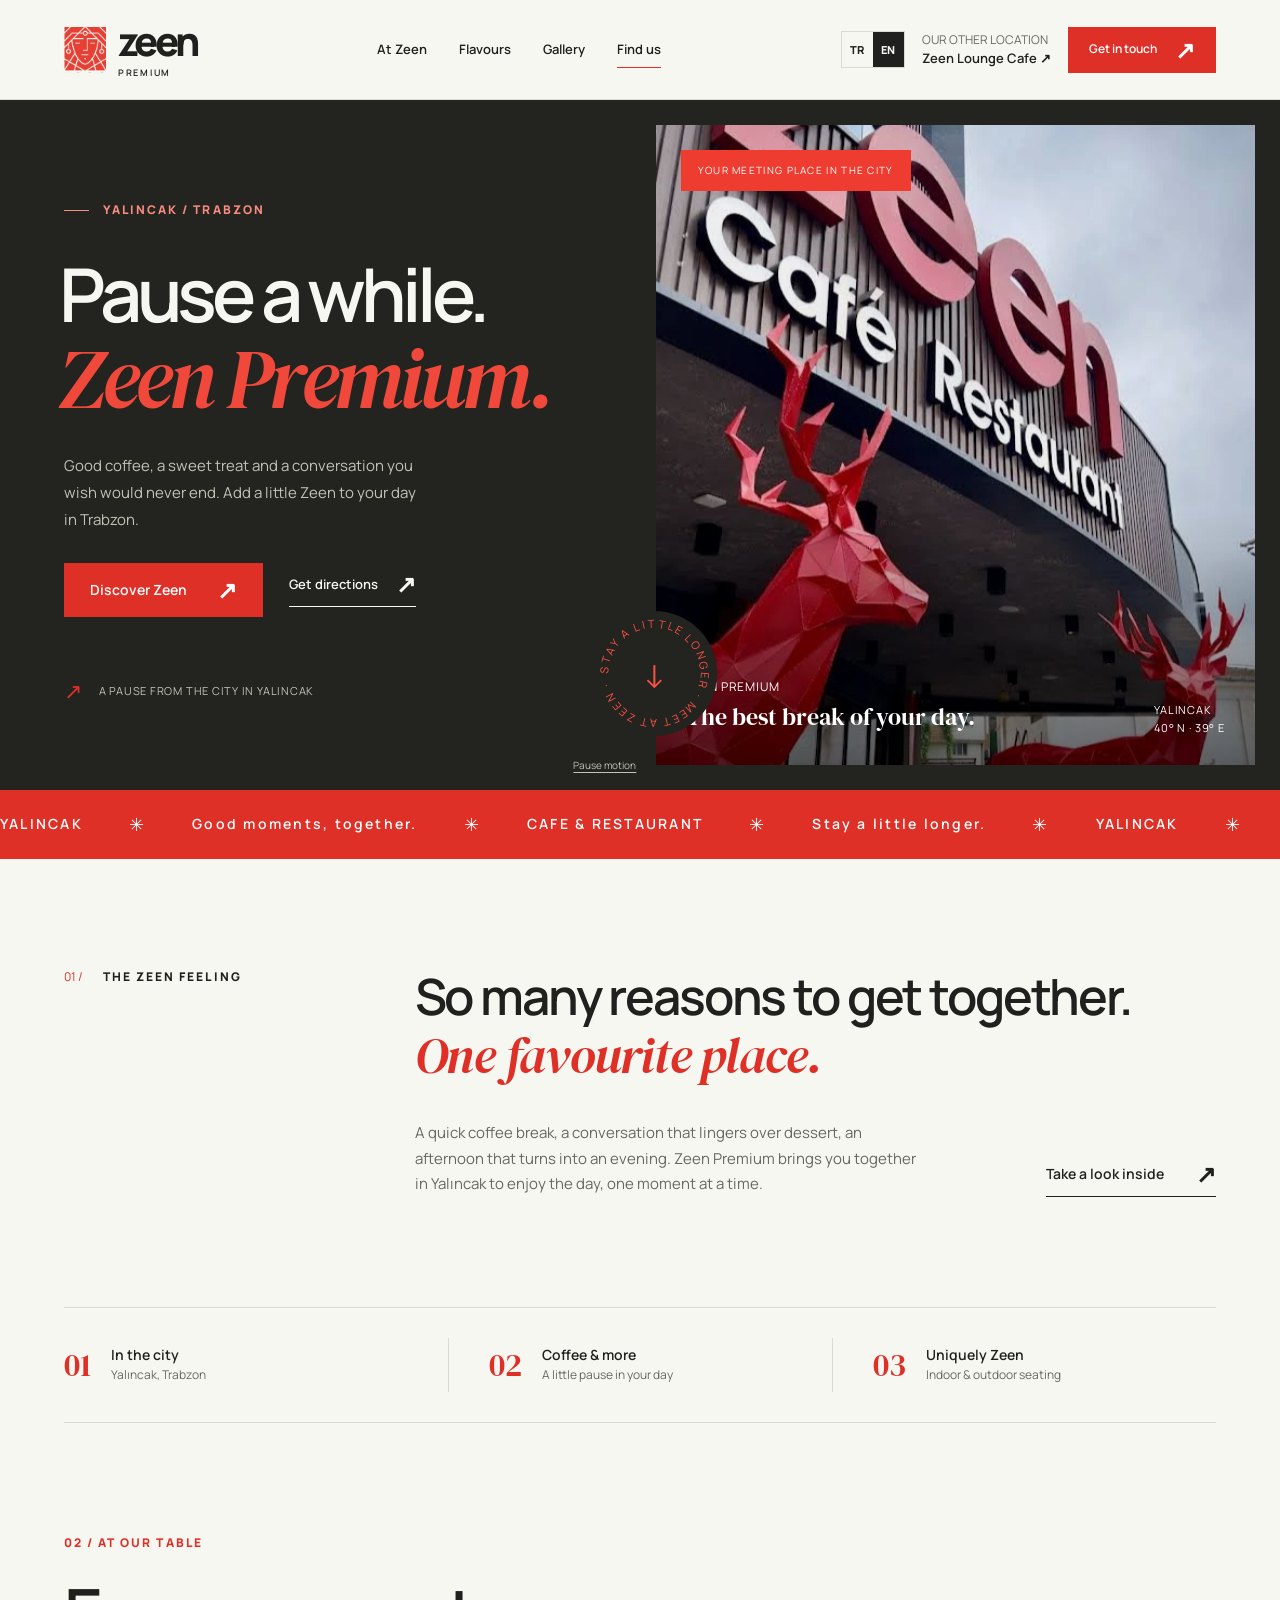
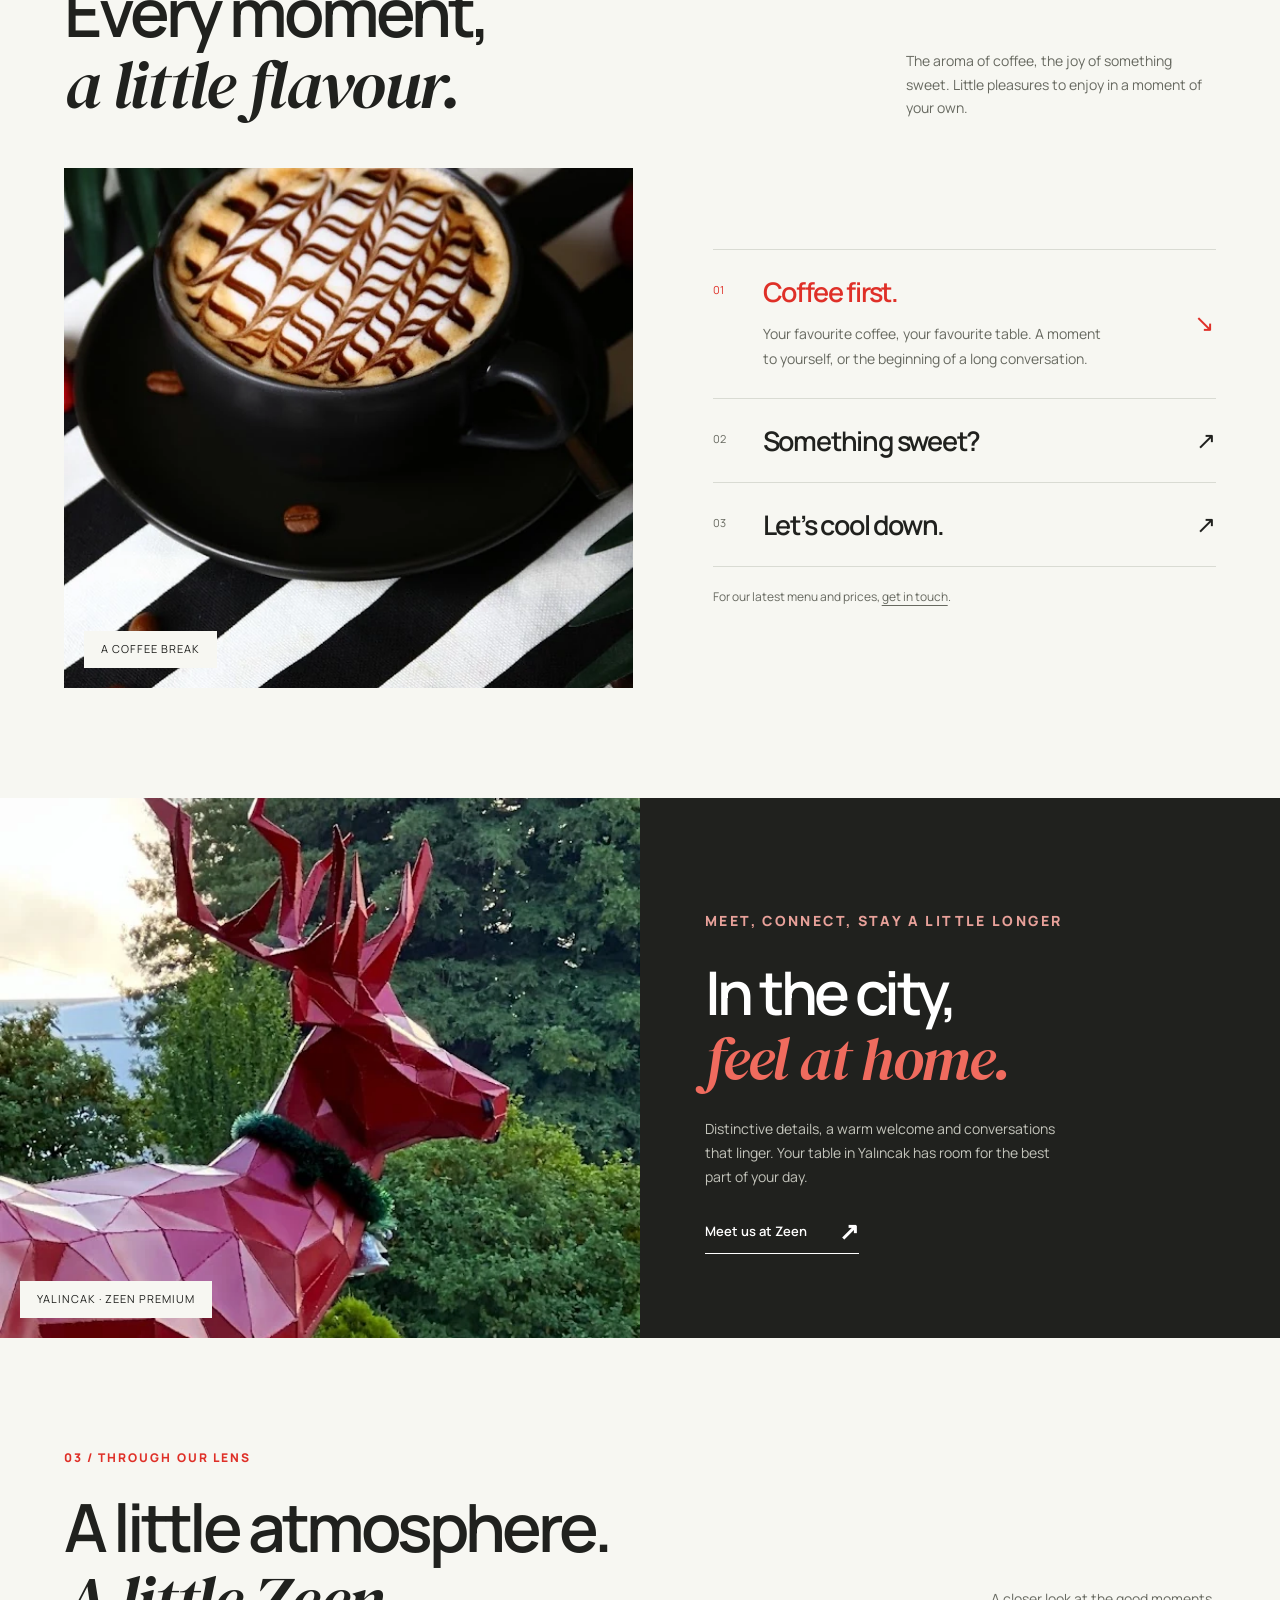
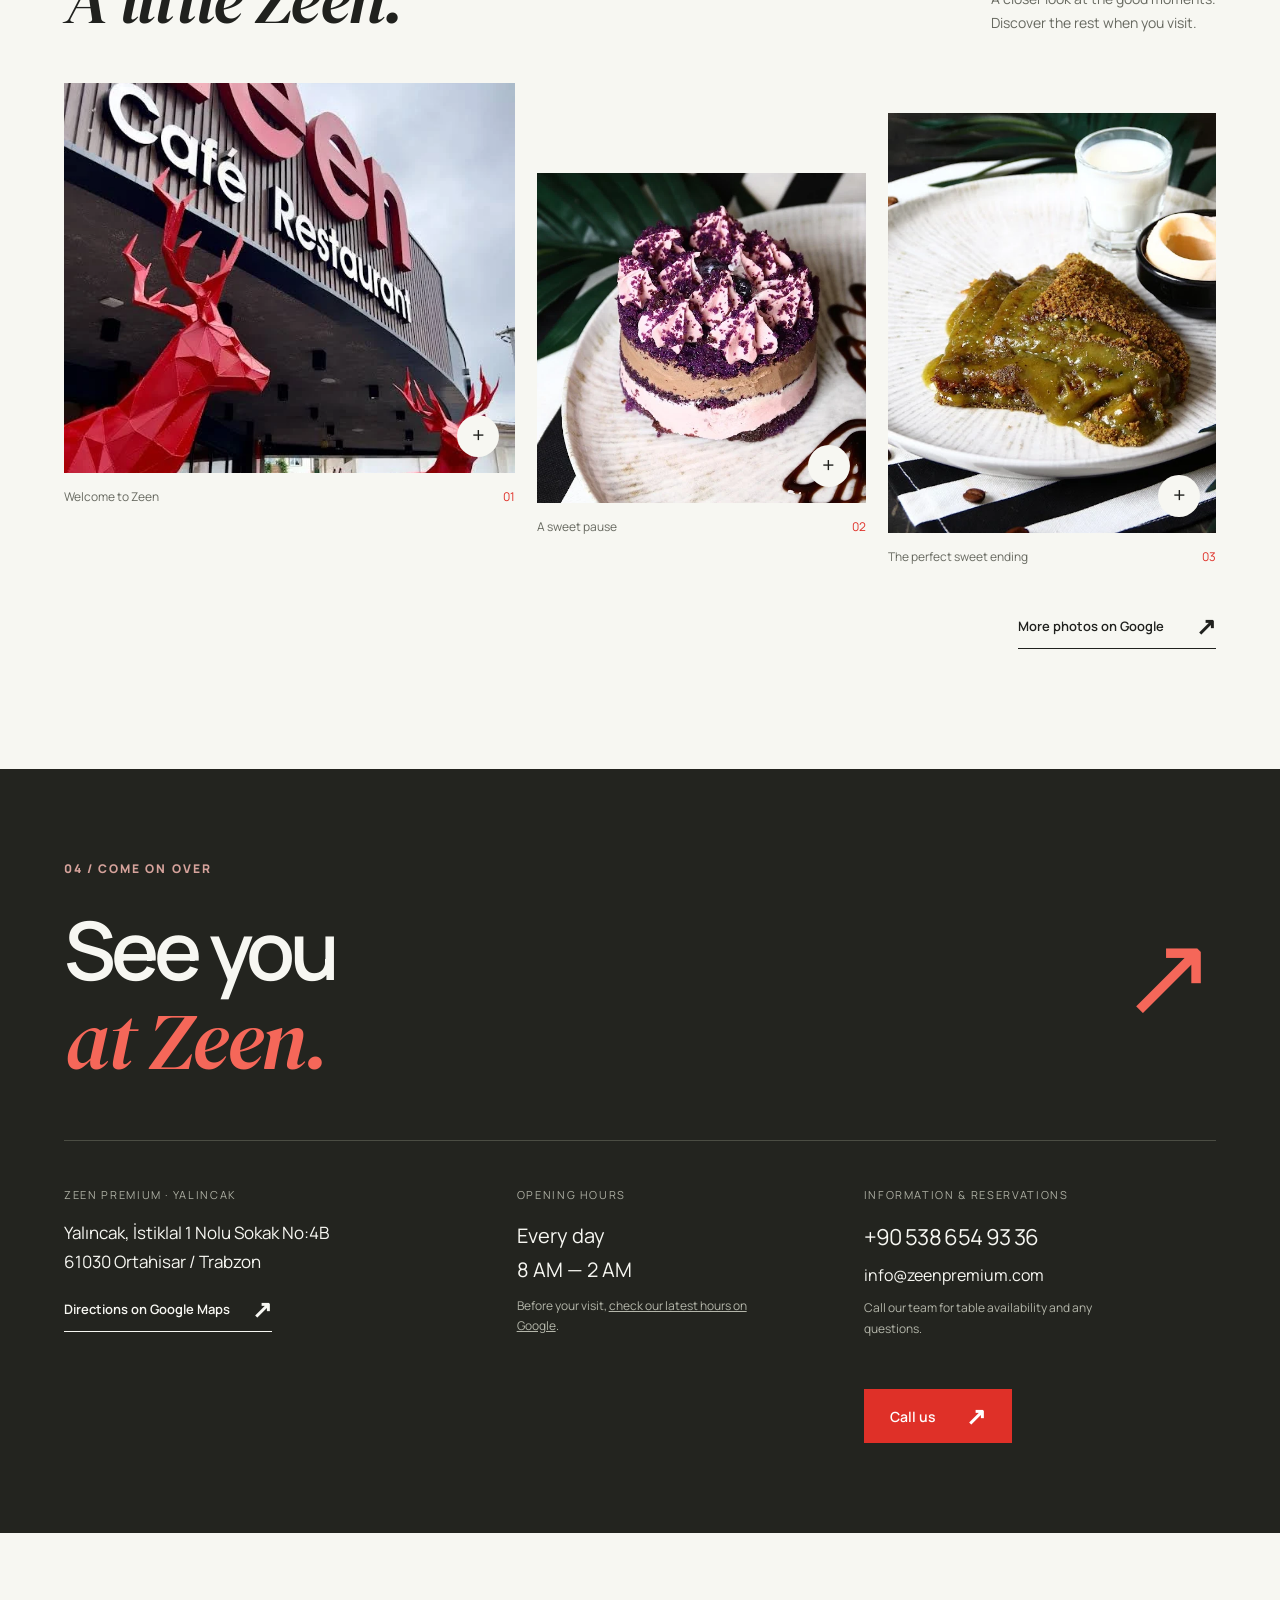
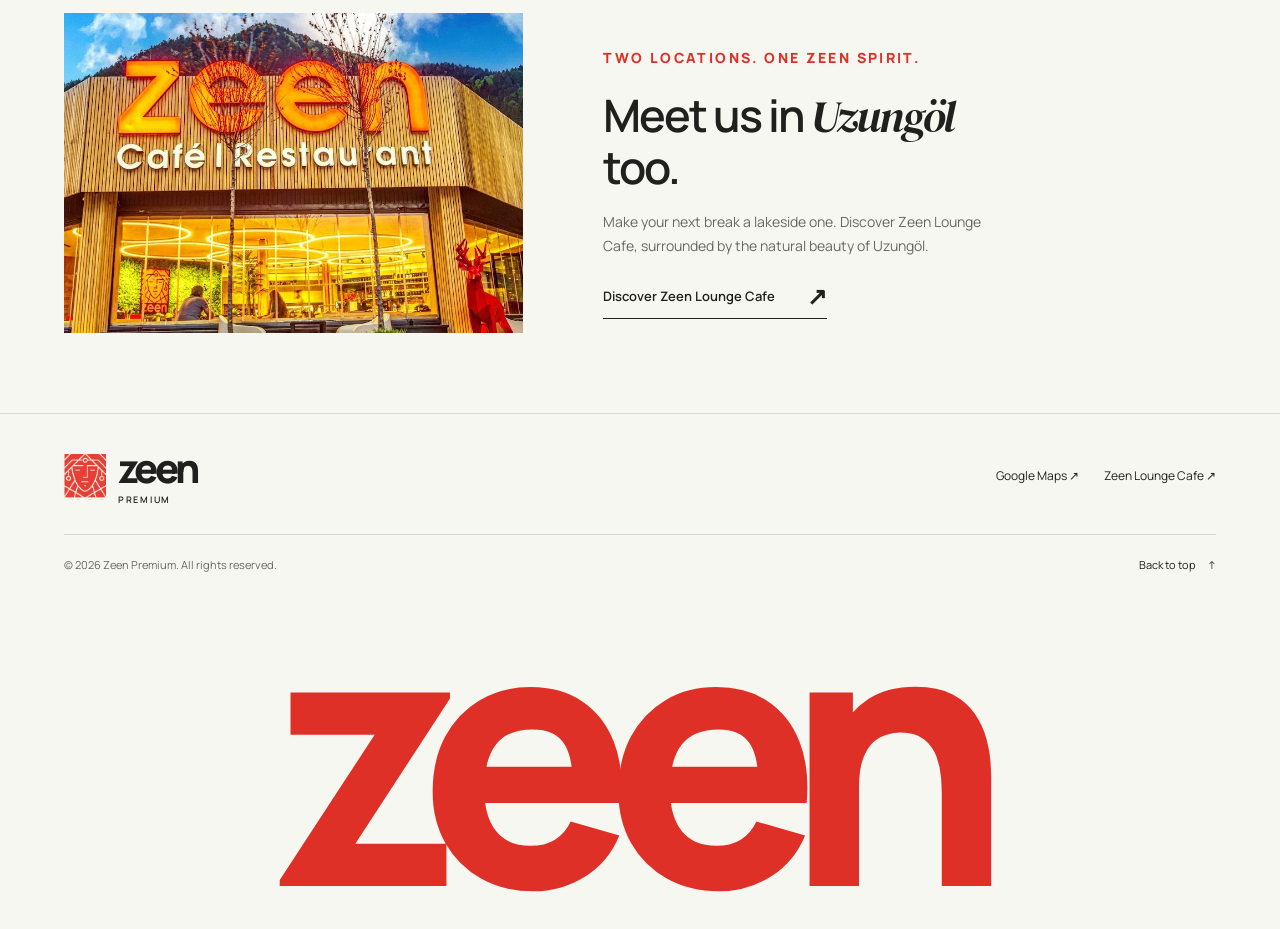
==== commit 690c781d: "en" ====
--- a/index.html
+++ b/index.html
@@ -2,12 +2,15 @@
 <html lang="tr">
 <head>
 <meta charset="utf-8"><meta name="viewport" content="width=device-width,initial-scale=1">
+<script src="assets/language.js"></script>
 <title>Zeen Premium | Yalıncak, Trabzon</title>
 <meta name="description" content="Zeen Premium — Yalıncak, Trabzon’da cafe ve restoran. Mekânımızı, lezzetlerimizi ve ziyaret bilgilerini keşfedin. +90 538 654 93 36."><meta name="theme-color" content="#df3028">
 <link rel="canonical" href="https://zeenpremium.com/"><meta property="og:type" content="website"><meta property="og:locale" content="tr_TR"><meta property="og:site_name" content="Zeen Premium"><meta property="og:title" content="Zeen Premium | Yalıncak, Trabzon"><meta property="og:description" content="Zeen Premium — Yalıncak, Trabzon’da cafe ve restoran. Mekânımızı, lezzetlerimizi ve ziyaret bilgilerini keşfedin. +90 538 654 93 36."><meta property="og:url" content="https://zeenpremium.com/">
+
+<link rel="alternate" hreflang="tr" href="https://zeenpremium.com/"><link rel="alternate" hreflang="en" href="https://zeenpremium.com/en/"><link rel="alternate" hreflang="x-default" href="https://zeenpremium.com/">
 <link rel="icon" type="image/svg+xml" href="assets/favicon.svg"><link rel="preload" as="image" href="assets/images/hero.webp"><link rel="preload" as="font" href="assets/fonts/manrope-400-normal.ttf" type="font/ttf" crossorigin>
 <link rel="stylesheet" href="assets/fonts.css"><link rel="stylesheet" href="assets/style.css">
-<script type="application/ld+json">{"@context": "https://schema.org", "@type": "CafeOrCoffeeShop", "@id": "https://zeenpremium.com/#business", "name": "Zeen Premium", "url": "https://zeenpremium.com/", "telephone": "+905386549336", "image": "https://zeenpremium.com/assets/images/hero.webp", "address": {"@type": "PostalAddress", "streetAddress": "Yalıncak, İstiklal 1 Nolu Sokak No:4B", "addressLocality": "Ortahisar", "addressRegion": "Trabzon", "postalCode": "61030", "addressCountry": "TR"}, "geo": {"@type": "GeoCoordinates", "latitude": 40.9850087, "longitude": 39.8150731}, "hasMap": "https://www.google.com/maps?cid=8089888393490678244", "openingHoursSpecification": [{"@type": "OpeningHoursSpecification", "dayOfWeek": ["Monday", "Tuesday", "Wednesday", "Thursday", "Friday", "Saturday", "Sunday"], "opens": "08:00", "closes": "02:00"}], "sameAs": ["https://www.google.com/maps?cid=8089888393490678244"]}</script>
+<script type="application/ld+json">{"@context": "https://schema.org", "@type": "CafeOrCoffeeShop", "@id": "https://zeenpremium.com/#business", "name": "Zeen Premium", "url": "https://zeenpremium.com/", "telephone": "+905386549336", "image": "https://zeenpremium.com/assets/images/hero.webp", "address": {"@type": "PostalAddress", "streetAddress": "Yalıncak, İstiklal 1 Nolu Sokak No:4B", "addressLocality": "Ortahisar", "addressRegion": "Trabzon", "postalCode": "61030", "addressCountry": "TR"}, "geo": {"@type": "GeoCoordinates", "latitude": 40.9850087, "longitude": 39.8150731}, "hasMap": "https://www.google.com/maps?cid=8089888393490678244", "openingHoursSpecification": [{"@type": "OpeningHoursSpecification", "dayOfWeek": ["Monday", "Tuesday", "Wednesday", "Thursday", "Friday", "Saturday", "Sunday"], "opens": "08:00", "closes": "02:00"}], "sameAs": ["https://www.google.com/maps?cid=8089888393490678244"], "email": "info@zeenpremium.com"}</script>
 <script src="assets/site.js" defer></script>
 </head>
 <body class="premium" id="top">
@@ -15,9 +18,9 @@
 <header class="header">
  <a class="brand" href="#top" aria-label="Zeen Premium — ana sayfa"><span class="brand-mark" aria-hidden="true"><img src="assets/images/logo-original.png" alt="" width="1080" height="1080"></span><span><span class="brand-word">zeen</span><span class="brand-name">Premium</span></span></a>
  <nav class="desktop-nav" aria-label="Ana menü"><a href="#atmosfer">Zeen’de</a><a href="#lezzetler">Lezzetler</a><a href="#galeri">Galeri</a><a href="#iletisim">Bizi bulun</a></nav>
- <div class="header-right"><a class="branch-link" href="https://zeenlounge.com/">DİĞER ADRESİMİZ<strong>Zeen Lounge Cafe ↗</strong></a><a class="button" href="#iletisim">Bize ulaşın <span class="arrow" aria-hidden="true">↗</span></a><button class="menu-toggle" aria-label="Menüyü aç" aria-expanded="false" aria-controls="mobile-menu"><span></span><span></span></button></div>
+ <div class="header-right"><nav class="language-switch" aria-label="Dil seçimi"><a href="index.html?lang=tr" data-language="tr" lang="tr" hreflang="tr" aria-label="Türkçe" aria-current="page">TR</a><a href="en/index.html?lang=en" data-language="en" lang="en" hreflang="en" aria-label="English">EN</a></nav><a class="branch-link" href="https://zeenlounge.com/?lang=tr">DİĞER ADRESİMİZ<strong>Zeen Lounge Cafe ↗</strong></a><a class="button" href="#iletisim">Bize ulaşın <span class="arrow" aria-hidden="true">↗</span></a><button class="menu-toggle" aria-label="Menüyü aç" aria-expanded="false" aria-controls="mobile-menu"><span></span><span></span></button></div>
 </header>
-<nav class="mobile-nav" id="mobile-menu" aria-label="Mobil menü" hidden><a href="#atmosfer">Zeen’de</a><a href="#lezzetler">Lezzetler</a><a href="#galeri">Galeri</a><a href="#iletisim">Bizi bulun</a><a href="https://zeenlounge.com/">Diğer adresimiz: Zeen Lounge Cafe ↗</a></nav>
+<nav class="mobile-nav" id="mobile-menu" aria-label="Mobil menü" hidden><a href="#atmosfer">Zeen’de</a><a href="#lezzetler">Lezzetler</a><a href="#galeri">Galeri</a><a href="#iletisim">Bizi bulun</a><a href="https://zeenlounge.com/?lang=tr">Diğer adresimiz: Zeen Lounge Cafe ↗</a></nav>
 <main id="main">
  <!-- 01 · AÇILIŞ — Başlıkları ve giriş metnini buradan düzenleyin. -->
  <section class="hero" aria-label="Zeen Premium">
@@ -36,10 +39,10 @@
  <!-- 04 · GALERİ — assets/images klasöründeki fotoğrafları değiştirebilirsiniz. -->
  <section class="gallery wrap" id="galeri"><div class="section-heading reveal"><div><p class="eyebrow red">03 / KADRAJIMIZDAN</p><h2>Biraz mekân.<br><span class="serif">Biraz Zeen.</span></h2></div><p>Güzel anlara yakından bakın.<br>Gerisini geldiğinizde keşfedin.</p></div><div class="gallery-grid"><button class="gallery-item reveal" data-gallery="0" aria-label="Fotoğrafı büyüt: Zeen’e hoş geldiniz"><span class="image-wrap"><img src="assets/images/hero.webp" alt="Zeen Premium’un girişindeki kırmızı geyik heykelleri" loading="lazy" width="800" height="1000"><span class="zoom" aria-hidden="true">+</span></span><span class="caption"><span>Zeen’e hoş geldiniz</span><b>01</b></span></button><button class="gallery-item reveal" data-gallery="1" aria-label="Fotoğrafı büyüt: Tatlı bir ara"><span class="image-wrap"><img src="assets/images/dessert.webp" alt="Zeen Premium meyveli pasta" loading="lazy" width="800" height="1000"><span class="zoom" aria-hidden="true">+</span></span><span class="caption"><span>Tatlı bir ara</span><b>02</b></span></button><button class="gallery-item reveal" data-gallery="2" aria-label="Fotoğrafı büyüt: Sofranın tatlı finali"><span class="image-wrap"><img src="assets/images/baklava.webp" alt="Zeen Premium’da kahveyle sunulan baklava" loading="lazy" width="800" height="1000"><span class="zoom" aria-hidden="true">+</span></span><span class="caption"><span>Sofranın tatlı finali</span><b>03</b></span></button></div><div class="gallery-footer"><a class="text-link" href="https://www.google.com/maps/contrib/115378703443666989539/photos/" target="_blank" rel="noopener noreferrer">Google’da daha fazla fotoğraf <span class="arrow" aria-hidden="true">↗</span></a></div></section>
  <!-- 05 · İLETİŞİM — Adres, telefon veya saat değiştiğinde üstteki JSON-LD verisini de güncelleyin. -->
- <section class="visit" id="iletisim"><div class="wrap"><div class="visit-top reveal"><div><p class="eyebrow">04 / SİZİ BEKLİYORUZ</p><h2>Yolunuz<br><span class="serif">Zeen’e düşsün.</span></h2></div><span class="visit-arrow" aria-hidden="true">↗</span></div><div class="visit-grid"><div class="reveal"><p class="visit-label">Zeen Premium · Yalıncak</p><address>Yalıncak, İstiklal 1 Nolu Sokak No:4B<br>61030 Ortahisar / Trabzon</address><a class="text-link" href="https://www.google.com/maps/dir/?api=1&destination=40.9850087%2C39.8150731" target="_blank" rel="noopener noreferrer">Google Haritalar’da yol tarifi <span class="arrow" aria-hidden="true">↗</span></a></div><div class="reveal"><p class="visit-label">Çalışma saatleri</p><p class="hours">Her gün<br>08.00 — 02.00</p><p class="note">Ziyaretiniz öncesinde güncel saatleri <a href="https://www.google.com/maps?cid=8089888393490678244" target="_blank" rel="noopener noreferrer"><u>Google’dan kontrol edin</u></a>.</p></div><div class="reveal"><p class="visit-label">Bilgi & rezervasyon</p><a class="phone" href="tel:+905386549336">+90 538 654 93 36</a><p class="note">Masa uygunluğu ve sorularınız için ekibimize telefonla ulaşabilirsiniz.</p><br><a class="button" href="tel:+905386549336" >Bizi arayın <span class="arrow" aria-hidden="true">↗</span></a></div></div></div></section>
- <section class="sister wrap" aria-label="Diğer şubemiz"><a class="sister-image reveal" href="https://zeenlounge.com/" aria-label="Zeen Lounge Cafe web sitesi"><img src="assets/images/sister.webp" alt="Zeen Lounge Cafe dış cephesi" loading="lazy" width="1024" height="700"></a><div class="reveal"><p class="eyebrow red">İKİ ADRES. AYNI ZEEN RUHU.</p><h2>Bir de <span class="serif">Uzungöl’de</span><br>buluşalım.</h2><p>Bir sonraki molanız göl kıyısında olsun. Uzungöl’ün doğasıyla buluşan Zeen Lounge Cafe’yi keşfedin.</p><a class="text-link" href="https://zeenlounge.com/">Zeen Lounge Cafe’yi keşfet <span class="arrow" aria-hidden="true">↗</span></a></div></section>
+ <section class="visit" id="iletisim"><div class="wrap"><div class="visit-top reveal"><div><p class="eyebrow">04 / SİZİ BEKLİYORUZ</p><h2>Yolunuz<br><span class="serif">Zeen’e düşsün.</span></h2></div><span class="visit-arrow" aria-hidden="true">↗</span></div><div class="visit-grid"><div class="reveal"><p class="visit-label">Zeen Premium · Yalıncak</p><address>Yalıncak, İstiklal 1 Nolu Sokak No:4B<br>61030 Ortahisar / Trabzon</address><a class="text-link" href="https://www.google.com/maps/dir/?api=1&destination=40.9850087%2C39.8150731" target="_blank" rel="noopener noreferrer">Google Haritalar’da yol tarifi <span class="arrow" aria-hidden="true">↗</span></a></div><div class="reveal"><p class="visit-label">Çalışma saatleri</p><p class="hours">Her gün<br>08.00 — 02.00</p><p class="note">Ziyaretiniz öncesinde güncel saatleri <a href="https://www.google.com/maps?cid=8089888393490678244" target="_blank" rel="noopener noreferrer"><u>Google’dan kontrol edin</u></a>.</p></div><div class="reveal"><p class="visit-label">Bilgi & rezervasyon</p><a class="phone" href="tel:+905386549336">+90 538 654 93 36</a><a href="mailto:info@zeenpremium.com">info@zeenpremium.com</a><p class="note">Masa uygunluğu ve sorularınız için ekibimize telefonla ulaşabilirsiniz.</p><br><a class="button" href="tel:+905386549336" >Bizi arayın <span class="arrow" aria-hidden="true">↗</span></a></div></div></div></section>
+ <section class="sister wrap" aria-label="Diğer şubemiz"><a class="sister-image reveal" href="https://zeenlounge.com/?lang=tr" aria-label="Zeen Lounge Cafe web sitesi"><img src="assets/images/sister.webp" alt="Zeen Lounge Cafe dış cephesi" loading="lazy" width="1024" height="700"></a><div class="reveal"><p class="eyebrow red">İKİ ADRES. AYNI ZEEN RUHU.</p><h2>Bir de <span class="serif">Uzungöl’de</span><br>buluşalım.</h2><p>Bir sonraki molanız göl kıyısında olsun. Uzungöl’ün doğasıyla buluşan Zeen Lounge Cafe’yi keşfedin.</p><a class="text-link" href="https://zeenlounge.com/?lang=tr">Zeen Lounge Cafe’yi keşfet <span class="arrow" aria-hidden="true">↗</span></a></div></section>
 </main>
-<footer class="footer wrap"><div class="footer-top"><a class="brand" href="#top" aria-label="Zeen Premium — sayfa başı"><span class="brand-mark" aria-hidden="true"><img src="assets/images/logo-original.png" alt="" width="1080" height="1080"></span><span><span class="brand-word">zeen</span><span class="brand-name">Premium</span></span></a><div class="footer-links"><a href="https://www.google.com/maps?cid=8089888393490678244" target="_blank" rel="noopener noreferrer">Google Haritalar ↗</a><a href="https://zeenlounge.com/">Zeen Lounge Cafe ↗</a></div></div><div class="footer-small"><span>© <span id="year">2026</span> Zeen Premium. Tüm hakları saklıdır.</span><a class="back-top" href="#top">Başa dön <span aria-hidden="true">↑</span></a></div><div class="footer-word" aria-hidden="true">zeen</div></footer>
+<footer class="footer wrap"><div class="footer-top"><a class="brand" href="#top" aria-label="Zeen Premium — sayfa başı"><span class="brand-mark" aria-hidden="true"><img src="assets/images/logo-original.png" alt="" width="1080" height="1080"></span><span><span class="brand-word">zeen</span><span class="brand-name">Premium</span></span></a><div class="footer-links"><a href="https://www.google.com/maps?cid=8089888393490678244" target="_blank" rel="noopener noreferrer">Google Haritalar ↗</a><a href="https://zeenlounge.com/?lang=tr">Zeen Lounge Cafe ↗</a></div></div><div class="footer-small"><span>© <span id="year">2026</span> Zeen Premium. Tüm hakları saklıdır.</span><a class="back-top" href="#top">Başa dön <span aria-hidden="true">↑</span></a></div><div class="footer-word" aria-hidden="true">zeen</div></footer>
 <div class="mobile-contact" aria-label="Hızlı iletişim"><a href="tel:+905386549336">Bizi arayın <span aria-hidden="true">↗</span></a><a href="https://www.google.com/maps/dir/?api=1&destination=40.9850087%2C39.8150731" target="_blank" rel="noopener noreferrer">Yol tarifi al <span aria-hidden="true">↗</span></a></div>
 <dialog class="lightbox" aria-label="Fotoğraf galerisi"><div class="lightbox-inner"><div class="lightbox-top"><span>ZEEN PREMIUM / GALERİ</span><button type="button" class="lightbox-close" aria-label="Galeriyi kapat">×</button></div><img id="lightbox-photo" src="assets/images/hero.webp" alt="Zeen Premium’un girişindeki kırmızı geyik heykelleri"><div class="lightbox-bottom"><p id="lightbox-caption" aria-live="polite"></p><div class="lightbox-controls"><button class="round-button lightbox-prev" aria-label="Önceki fotoğraf">←</button><button class="round-button lightbox-next" aria-label="Sonraki fotoğraf">→</button></div></div></div></dialog>
 <noscript><style>.flavor-tabs [aria-selected=false] .tab-description{display:block}.menu-toggle,.motion-control,.hero-orbit{display:none}.desktop-nav{display:flex;flex-wrap:wrap;font-size:11px;gap:12px}.header{height:auto;min-height:78px;flex-wrap:wrap;padding-block:15px}.gallery-item .zoom{display:none}</style></noscript>
--- a/assets/style.css
+++ b/assets/style.css
@@ -22,3 +22,13 @@
 .premium .hero .eyebrow{color:#f88b80}.premium .hero .eyebrow:before{background:#f88b80}
 @media(max-width:760px){.premium .brand-mark img{width:44.5px;left:-5.7px;top:-.8px}.premium .hero h1{font-size:clamp(40px,12.6vw,89px)}}
 @media(max-width:370px){.hero h1{font-size:clamp(43px,14vw,55px)}}
+
+/* TR / EN: available on desktop and mobile, with the current language marked. */
+.language-switch{display:inline-flex;align-items:center;border:1px solid var(--line);flex:none}
+.language-switch a{display:grid;place-items:center;min-width:31px;min-height:35px;padding:6px;font-size:11px;line-height:1;font-weight:800;letter-spacing:.03em}
+.language-switch a[aria-current=page]{background:var(--ink);color:var(--paper)}
+.language-switch a:not([aria-current]):hover{background:#e7e8df}
+.header-right{gap:17px}
+html[lang=en] .hero h1{font-size:clamp(56px,5.8vw,96px)}
+@media(min-width:761px) and (max-width:1040px){.header-right .button{display:none}.desktop-nav{gap:18px}}
+@media(max-width:760px){.header{gap:12px}.header-right{gap:10px}html[lang=en] .hero h1{font-size:clamp(38px,11.5vw,80px)}html[lang=en] .hero-orbit svg{font-size:10px;letter-spacing:1.55px}html[lang=en] .hero-actions{gap:18px}}
